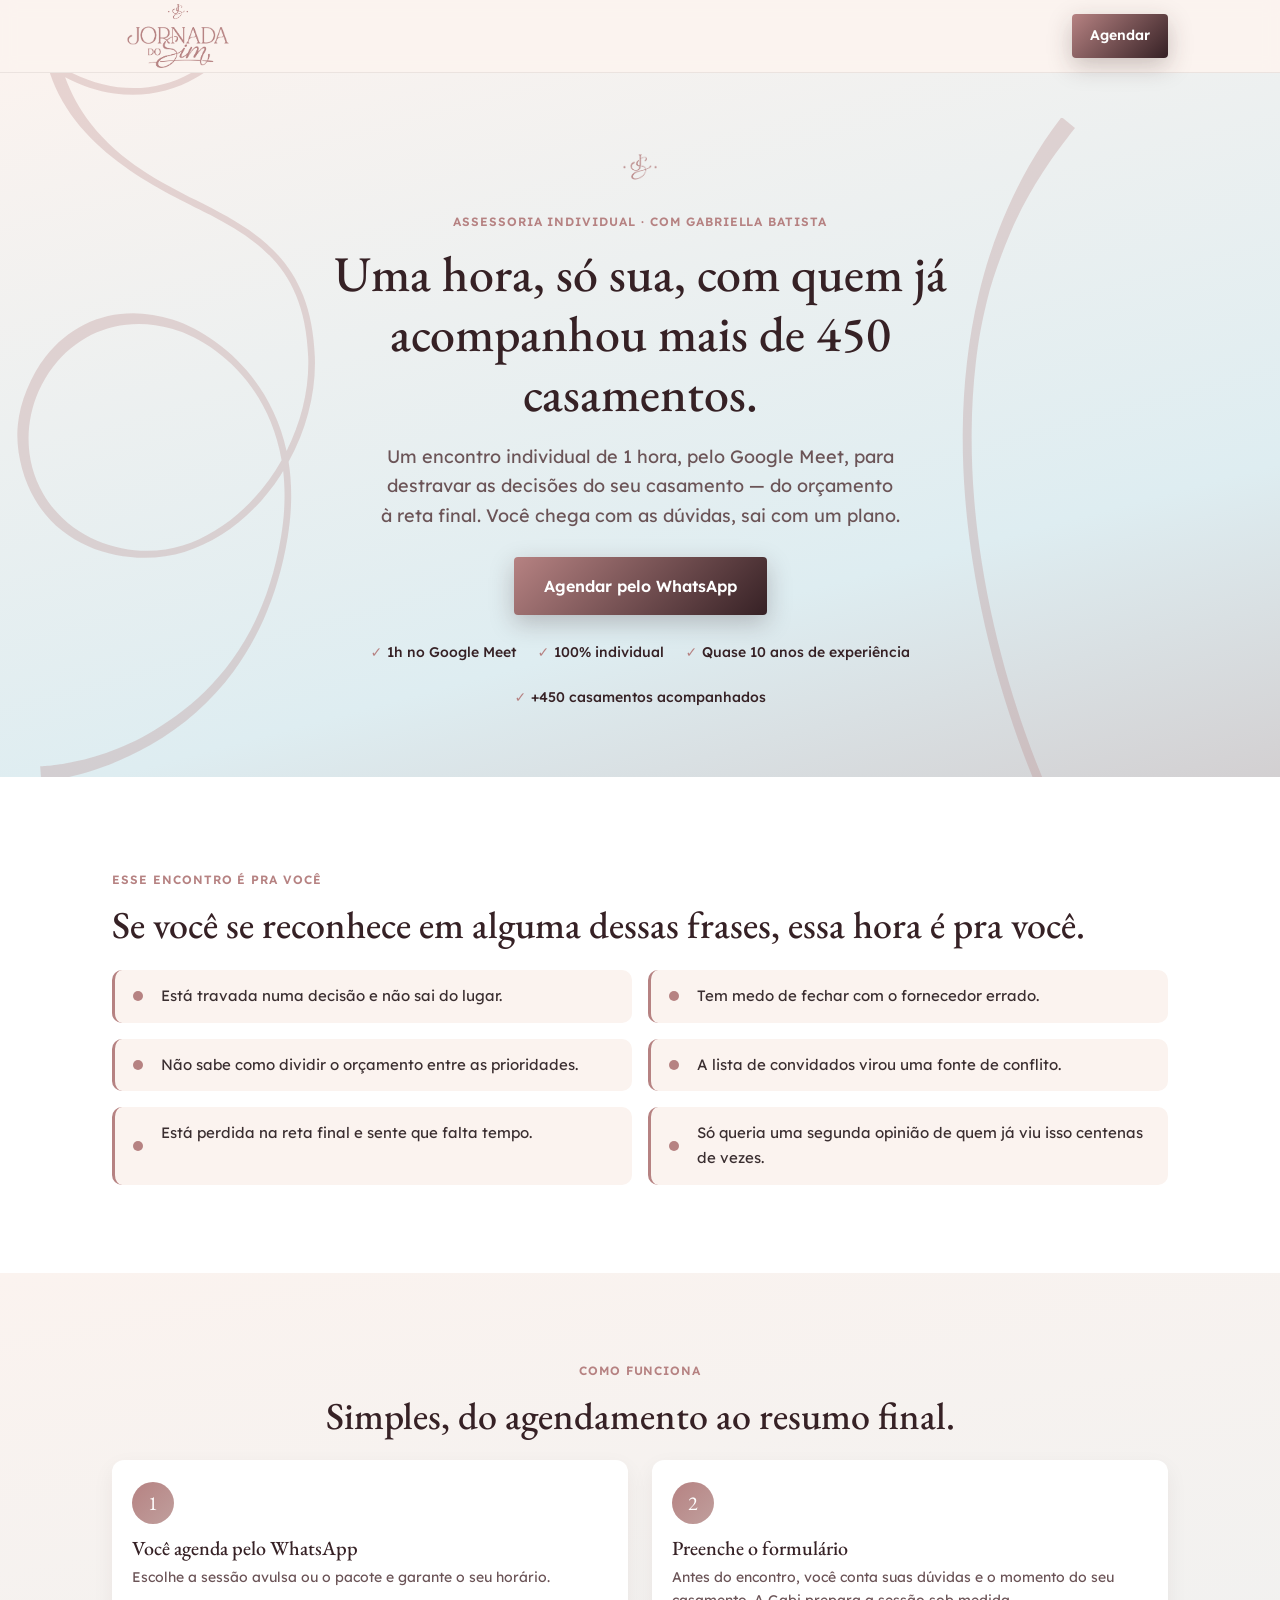
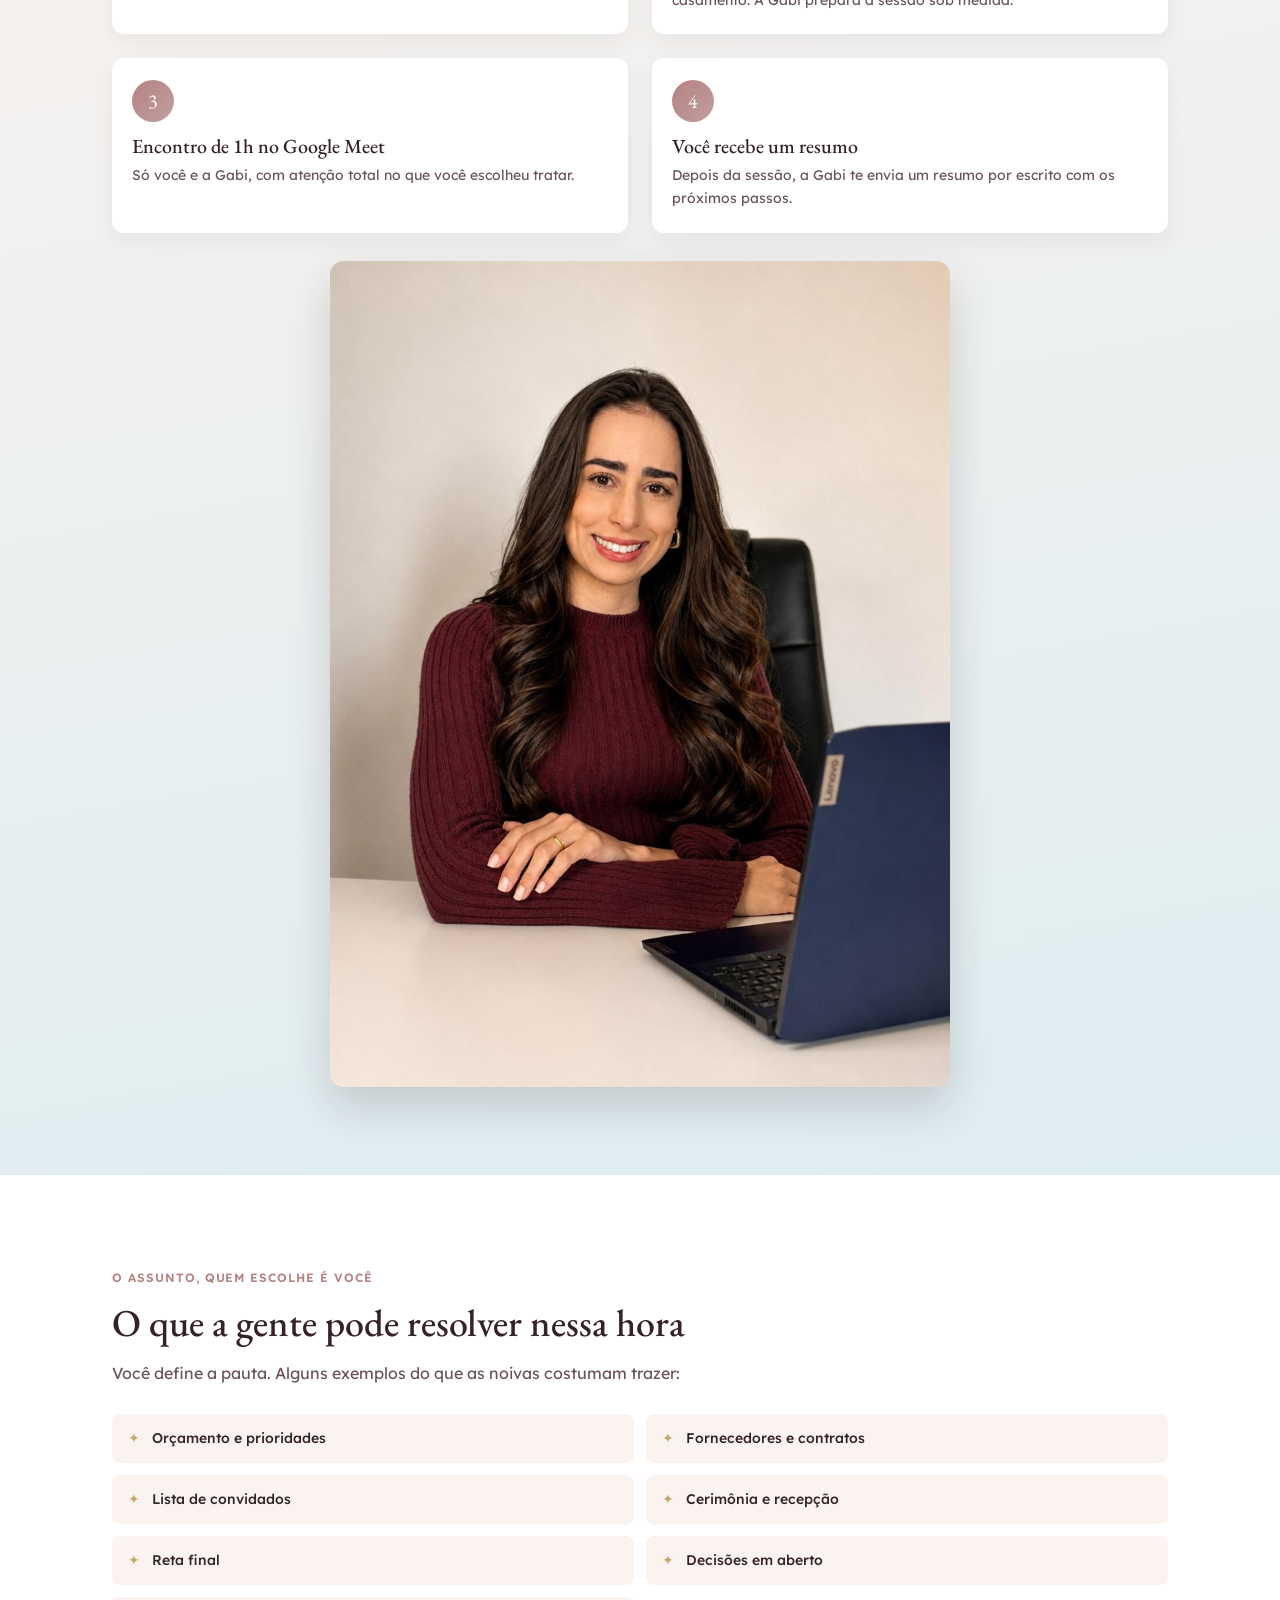
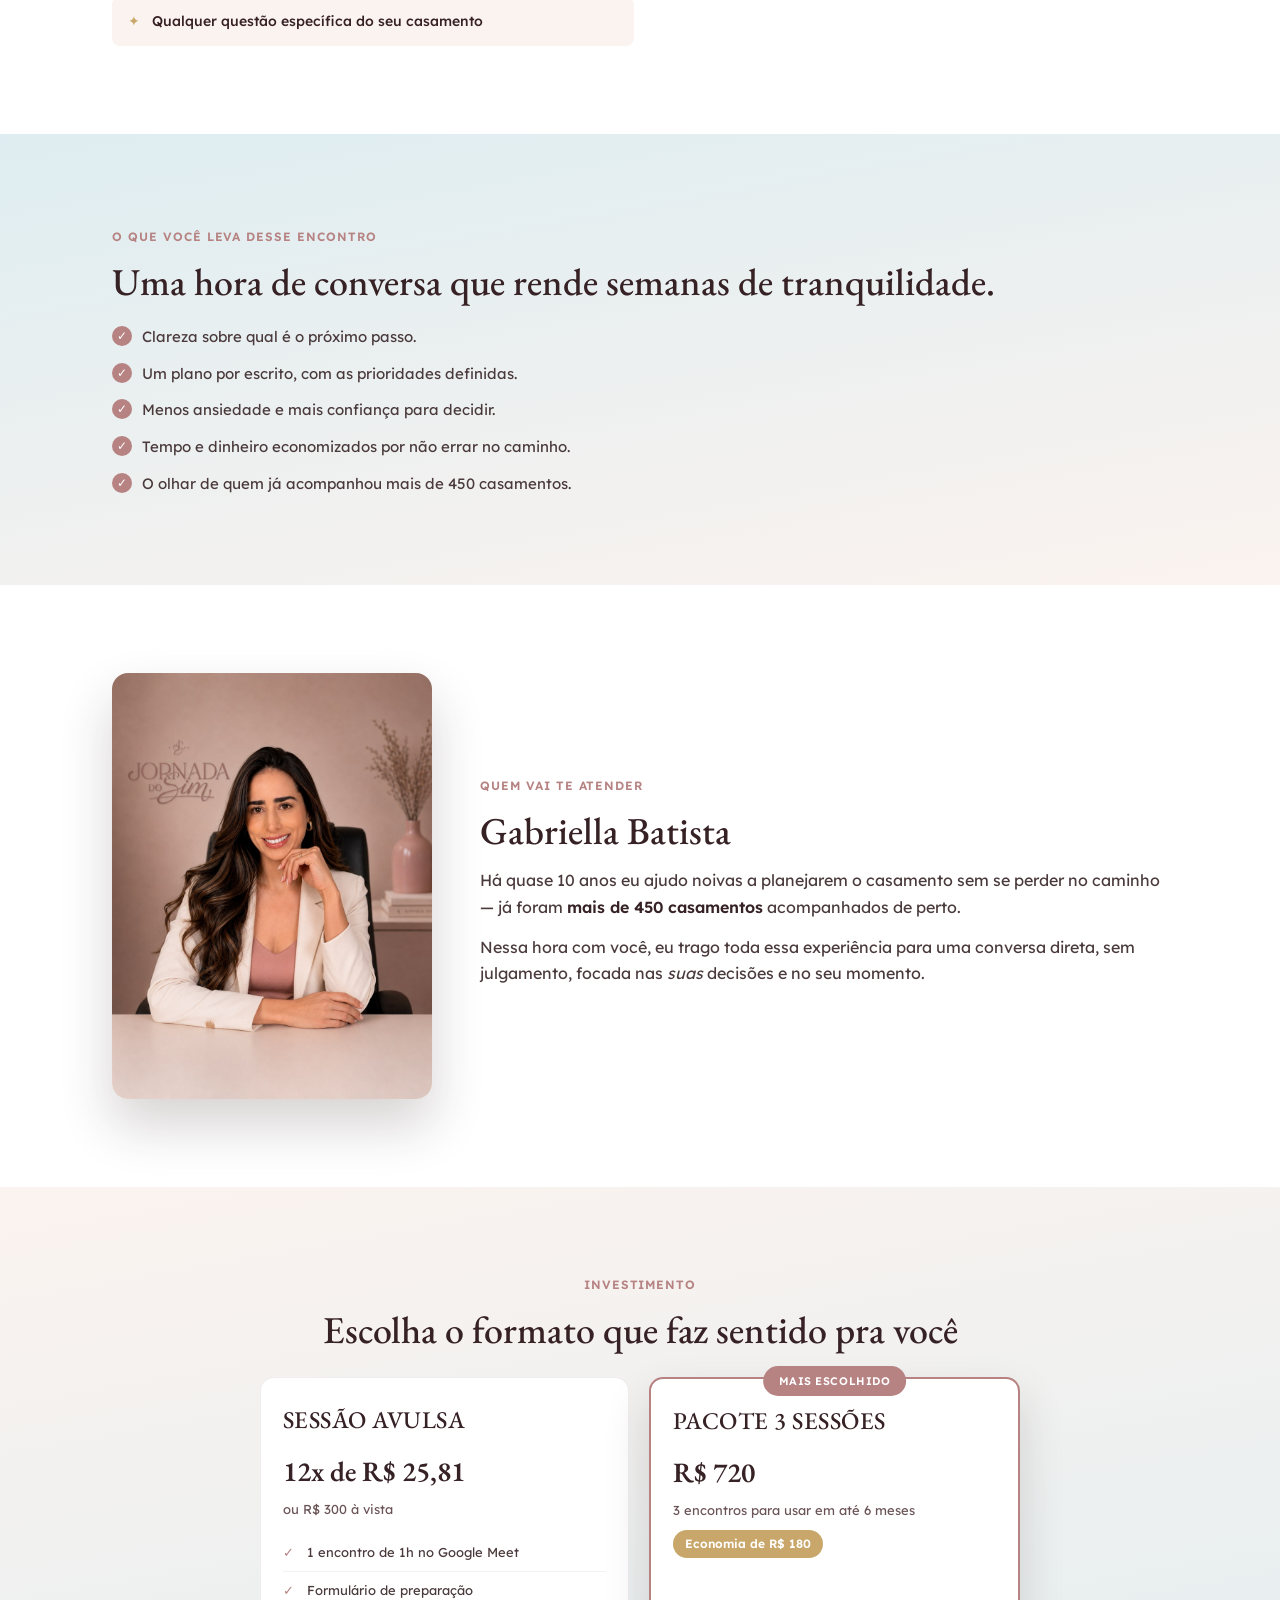
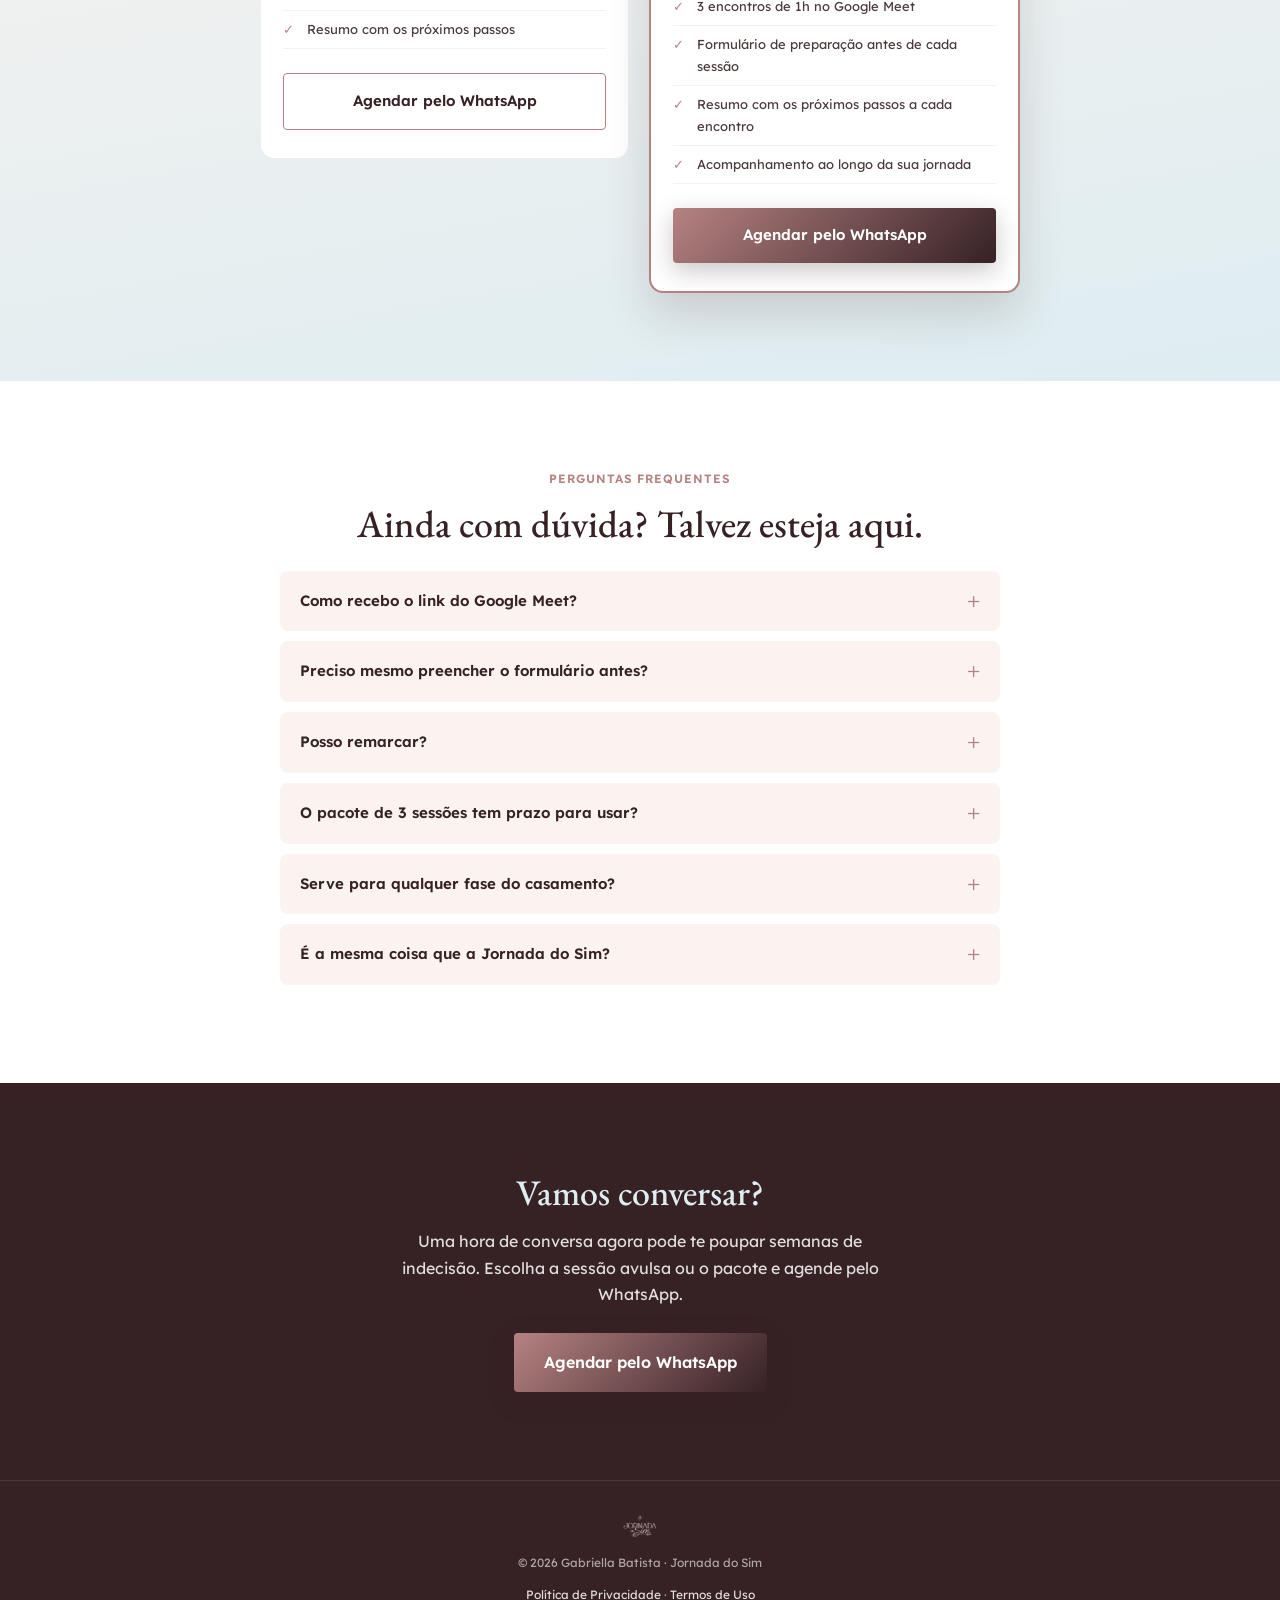
==== assessoria.html @ 2285d348 "Adiciona pagina de vendas da assessoria individual Nova pagina assessoria.html (+ css/assessoria.css" ====
<!DOCTYPE html>
<html lang="pt-BR">
<head>
<meta charset="UTF-8">
<meta name="viewport" content="width=device-width, initial-scale=1.0">
<title>Assessoria Individual com Gabriella Batista — uma hora só sua para o seu casamento</title>
<meta name="description" content="Um encontro individual de 1 hora, no Google Meet, para destravar as decisões do seu casamento: orçamento, fornecedores, convidados, reta final. Você chega com as dúvidas, sai com um plano.">

<!-- Aparência do link quando compartilhado (WhatsApp, Instagram, etc.) -->
<meta property="og:title" content="Assessoria Individual com Gabriella Batista">
<meta property="og:description" content="Uma hora, só sua, com quem já acompanhou mais de 450 casamentos.">
<meta property="og:image" content="assets/img/gabi-quem-sou-eu.jpg">
<meta property="og:type" content="website">

<link rel="icon" href="assets/img/monograma-rosa.png">

<!-- Fontes: EB Garamond nos títulos, Lexend no corpo -->
<link rel="preconnect" href="https://fonts.googleapis.com">
<link rel="preconnect" href="https://fonts.gstatic.com" crossorigin>
<link href="https://fonts.googleapis.com/css2?family=EB+Garamond:ital,wght@0,400;0,500;0,600;1,500&family=Lexend:wght@300;400;500;600;700&display=swap" rel="stylesheet">

<link rel="stylesheet" href="css/assessoria.css">
</head>
<body>

<!-- ======================= CABEÇALHO ======================= -->
<header class="site-header">
  <div class="container header-inner">
    <img src="assets/img/logo-rosa.png" alt="Jornada do Sim" class="header-logo">
    <a href="#" class="btn btn-primary btn-small js-whatsapp">Agendar</a>
  </div>
</header>

<main>

  <!-- ======================= HERO ======================= -->
  <section class="hero">
    <img src="assets/img/faixa-2-rosa.svg" alt="" class="hero-faixa hero-faixa-1" aria-hidden="true">
    <img src="assets/img/faixa-1-rosa.svg" alt="" class="hero-faixa hero-faixa-2" aria-hidden="true">
    <div class="container hero-inner">
      <img src="assets/img/monograma-rosa.png" alt="" class="hero-monograma" aria-hidden="true">
      <span class="eyebrow">Assessoria individual · com Gabriella Batista</span>
      <h1>Uma hora, só sua, com quem já acompanhou mais de 450 casamentos.</h1>
      <p class="hero-sub">
        Um encontro individual de 1 hora, pelo Google Meet, para destravar as decisões
        do seu casamento — do orçamento à reta final. Você chega com as dúvidas, sai com um plano.
      </p>
      <a href="#" class="btn btn-primary btn-large js-whatsapp">Agendar pelo WhatsApp</a>
      <ul class="hero-trust">
        <li>1h no Google Meet</li>
        <li>100% individual</li>
        <li>Quase 10 anos de experiência</li>
        <li>+450 casamentos acompanhados</li>
      </ul>
    </div>
  </section>

  <!-- ======================= É PRA VOCÊ SE... ======================= -->
  <section class="para-voce">
    <div class="container">
      <span class="eyebrow">Esse encontro é pra você</span>
      <h2 class="section-title">Se você se reconhece em alguma dessas frases, essa hora é pra você.</h2>
      <ul class="dor-list">
        <li>Está travada numa decisão e não sai do lugar.</li>
        <li>Tem medo de fechar com o fornecedor errado.</li>
        <li>Não sabe como dividir o orçamento entre as prioridades.</li>
        <li>A lista de convidados virou uma fonte de conflito.</li>
        <li>Está perdida na reta final e sente que falta tempo.</li>
        <li>Só queria uma segunda opinião de quem já viu isso centenas de vezes.</li>
      </ul>
    </div>
  </section>

  <!-- ======================= COMO FUNCIONA ======================= -->
  <section class="como-funciona">
    <div class="container">
      <span class="eyebrow center">Como funciona</span>
      <h2 class="section-title center">Simples, do agendamento ao resumo final.</h2>
      <ol class="passos">
        <li class="passo">
          <span class="passo-num">1</span>
          <h3>Você agenda pelo WhatsApp</h3>
          <p>Escolhe a sessão avulsa ou o pacote e garante o seu horário.</p>
        </li>
        <li class="passo">
          <span class="passo-num">2</span>
          <h3>Preenche o formulário</h3>
          <p>Antes do encontro, você conta suas dúvidas e o momento do seu casamento. A Gabi prepara a sessão sob medida.</p>
        </li>
        <li class="passo">
          <span class="passo-num">3</span>
          <h3>Encontro de 1h no Google Meet</h3>
          <p>Só você e a Gabi, com atenção total no que você escolheu tratar.</p>
        </li>
        <li class="passo">
          <span class="passo-num">4</span>
          <h3>Você recebe um resumo</h3>
          <p>Depois da sessão, a Gabi te envia um resumo por escrito com os próximos passos.</p>
        </li>
      </ol>
      <div class="como-funciona-foto">
        <img src="assets/img/gabi-nova.jpg" alt="Gabriella Batista em atendimento online">
      </div>
    </div>
  </section>

  <!-- ======================= TEMAS ======================= -->
  <section class="temas">
    <div class="container">
      <span class="eyebrow">O assunto, quem escolhe é você</span>
      <h2 class="section-title">O que a gente pode resolver nessa hora</h2>
      <p class="section-sub">Você define a pauta. Alguns exemplos do que as noivas costumam trazer:</p>
      <ul class="temas-grid">
        <li>Orçamento e prioridades</li>
        <li>Fornecedores e contratos</li>
        <li>Lista de convidados</li>
        <li>Cerimônia e recepção</li>
        <li>Reta final</li>
        <li>Decisões em aberto</li>
        <li>Qualquer questão específica do seu casamento</li>
      </ul>
    </div>
  </section>

  <!-- ======================= O QUE VOCÊ LEVA ======================= -->
  <section class="beneficios">
    <div class="container">
      <span class="eyebrow">O que você leva desse encontro</span>
      <h2 class="section-title">Uma hora de conversa que rende semanas de tranquilidade.</h2>
      <ul class="beneficios-list">
        <li>Clareza sobre qual é o próximo passo.</li>
        <li>Um plano por escrito, com as prioridades definidas.</li>
        <li>Menos ansiedade e mais confiança para decidir.</li>
        <li>Tempo e dinheiro economizados por não errar no caminho.</li>
        <li>O olhar de quem já acompanhou mais de 450 casamentos.</li>
      </ul>
    </div>
  </section>

  <!-- ======================= QUEM É A GABI ======================= -->
  <section class="quem-sou">
    <div class="container quem-sou-grid">
      <div class="quem-sou-foto">
        <img src="assets/img/gabi-quem-sou-eu.jpg" alt="Gabriella Batista">
      </div>
      <div class="quem-sou-copy">
        <span class="eyebrow">Quem vai te atender</span>
        <h2 class="section-title">Gabriella Batista</h2>
        <p>
          Há quase 10 anos eu ajudo noivas a planejarem o casamento sem se perder no caminho —
          já foram <strong>mais de 450 casamentos</strong> acompanhados de perto.
        </p>
        <p>
          Nessa hora com você, eu trago toda essa experiência para uma conversa direta,
          sem julgamento, focada nas <em>suas</em> decisões e no seu momento.
        </p>
      </div>
    </div>
  </section>

  <!-- ======================= INVESTIMENTO ======================= -->
  <section class="planos" id="planos">
    <div class="container">
      <span class="eyebrow center">Investimento</span>
      <h2 class="section-title center">Escolha o formato que faz sentido pra você</h2>
      <div class="planos-grid">

        <div class="plano-card">
          <h3 class="plano-nome">Sessão avulsa</h3>
          <div class="plano-preco">
            <span class="plano-parcela">12x de R$&nbsp;25,81</span>
            <span class="plano-avista">ou R$&nbsp;300 à vista</span>
          </div>
          <ul class="plano-itens">
            <li>1 encontro de 1h no Google Meet</li>
            <li>Formulário de preparação</li>
            <li>Resumo com os próximos passos</li>
          </ul>
          <a href="#" class="btn btn-outline btn-full js-whatsapp" data-plano="sessão avulsa">Agendar pelo WhatsApp</a>
        </div>

        <div class="plano-card plano-card-destaque">
          <span class="plano-selo">Mais escolhido</span>
          <h3 class="plano-nome">Pacote 3 sessões</h3>
          <div class="plano-preco">
            <span class="plano-parcela">R$&nbsp;720</span>
            <span class="plano-avista">3 encontros para usar em até 6 meses</span>
          </div>
          <span class="plano-economia">Economia de R$&nbsp;180</span>
          <ul class="plano-itens">
            <li>3 encontros de 1h no Google Meet</li>
            <li>Formulário de preparação antes de cada sessão</li>
            <li>Resumo com os próximos passos a cada encontro</li>
            <li>Acompanhamento ao longo da sua jornada</li>
          </ul>
          <a href="#" class="btn btn-primary btn-full js-whatsapp" data-plano="pacote de 3 sessões">Agendar pelo WhatsApp</a>
        </div>

      </div>
    </div>
  </section>

  <!-- ======================= FAQ ======================= -->
  <section class="faq">
    <div class="container">
      <span class="eyebrow center">Perguntas frequentes</span>
      <h2 class="section-title center">Ainda com dúvida? Talvez esteja aqui.</h2>
      <div class="faq-list">
        <details class="faq-item">
          <summary>Como recebo o link do Google Meet?</summary>
          <p>Depois de agendar e escolher o horário, a Gabi envia o link do Meet pelo WhatsApp e por e-mail.</p>
        </details>
        <details class="faq-item">
          <summary>Preciso mesmo preencher o formulário antes?</summary>
          <p>Sim. É ele que permite a Gabi preparar o encontro sob medida para o seu caso — sem ele, a sessão rende bem menos.</p>
        </details>
        <details class="faq-item">
          <summary>Posso remarcar?</summary>
          <p>Pode, avisando com pelo menos 24 horas de antecedência pelo WhatsApp.</p>
        </details>
        <details class="faq-item">
          <summary>O pacote de 3 sessões tem prazo para usar?</summary>
          <p>Sim, as 3 sessões valem por 6 meses a partir da primeira.</p>
        </details>
        <details class="faq-item">
          <summary>Serve para qualquer fase do casamento?</summary>
          <p>Sim, do "acabei de noivar e não sei por onde começar" até a reta final, na semana do casamento.</p>
        </details>
        <details class="faq-item">
          <summary>É a mesma coisa que a Jornada do Sim?</summary>
          <p>Não. A Jornada do Sim é o app que te guia sozinha, no seu ritmo. Aqui é um atendimento individual e ao vivo, com a Gabi olhando para o seu caso específico.</p>
        </details>
      </div>
    </div>
  </section>

  <!-- ======================= CHAMADA FINAL ======================= -->
  <section class="final-cta">
    <div class="container">
      <h2>Vamos conversar?</h2>
      <p>Uma hora de conversa agora pode te poupar semanas de indecisão. Escolha a sessão avulsa ou o pacote e agende pelo WhatsApp.</p>
      <a href="#" class="btn btn-primary btn-large js-whatsapp">Agendar pelo WhatsApp</a>
    </div>
  </section>

</main>

<!-- ======================= RODAPÉ ======================= -->
<footer class="site-footer">
  <div class="container footer-inner">
    <img src="assets/img/logo-branco.png" alt="Jornada do Sim" class="footer-logo">
    <p>© 2026 Gabriella Batista · Jornada do Sim</p>
    <p>
      <a href="privacidade.html">Política de Privacidade</a> ·
      <a href="termos.html">Termos de Uso</a>
    </p>
  </div>
</footer>

<script src="js/assessoria.js"></script>
</body>
</html>
---- css/assessoria.css ----
/* ==========================================================================
   ASSESSORIA INDIVIDUAL — Gabriella Batista
   Página desenhada PRIMEIRO para o celular (mobile-first).
   As regras dentro de "@media (min-width: 760px)" só valem em telas grandes.
   ========================================================================== */

:root {
  /* Cores do brand guide da Jornada do Sim */
  --ameixa: #362125;
  --romance: #B68282;
  --romance-light: #C09F9D;
  --clareza: #DEEDF1;
  --paz: #FBF3EF;          /* fundo creme */
  --dourado: #C9A76A;
  --branco: #FFFFFF;
  --texto: #3A2E30;
  --texto-suave: #6b5457;

  /* Fontes pedidas: EB Garamond nos títulos, Lexend no corpo
     (o Cormorant Garamond foi trocado por causa do bug de acento no "ê") */
  --font-titulo: 'EB Garamond', Georgia, serif;
  --font-corpo: 'Lexend', system-ui, sans-serif;

  --largura-max: 1100px;
}

* { box-sizing: border-box; margin: 0; padding: 0; }

html { scroll-behavior: smooth; }

body {
  font-family: var(--font-corpo);
  color: var(--texto);
  background: var(--paz);
  line-height: 1.65;
  -webkit-font-smoothing: antialiased;
  overflow-x: hidden;
}

img { max-width: 100%; display: block; }

.container {
  max-width: var(--largura-max);
  margin: 0 auto;
  padding: 0 22px;
}

/* Espaçamento vertical entre seções (menor no celular, maior no desktop) */
section { padding: 56px 0; }

h1, h2, h3 {
  font-family: var(--font-titulo);
  color: var(--ameixa);
  font-weight: 500;
  line-height: 1.2;
}

em { font-style: italic; }
strong { font-weight: 600; color: var(--ameixa); }

.section-title {
  font-size: clamp(25px, 6vw, 38px);
  margin-bottom: 14px;
}

.section-sub {
  color: var(--texto-suave);
  margin-bottom: 28px;
  max-width: 620px;
}

.eyebrow {
  display: inline-block;
  font-family: var(--font-corpo);
  font-size: 12px;
  font-weight: 600;
  letter-spacing: 0.08em;
  text-transform: uppercase;
  color: var(--romance);
  margin-bottom: 12px;
}

.center { text-align: center; margin-left: auto; margin-right: auto; }
.como-funciona .center,
.planos .center,
.faq .center { display: block; }

/* --------------------------- Botões --------------------------- */
.btn {
  display: inline-block;
  font-family: var(--font-corpo);
  font-weight: 600;
  text-decoration: none;
  border-radius: 4px;
  transition: transform 0.15s ease, box-shadow 0.15s ease, background 0.15s ease;
  cursor: pointer;
  border: none;
  text-align: center;
}

.btn-primary {
  background: linear-gradient(135deg, var(--romance), var(--ameixa));
  color: var(--branco);
  box-shadow: 0 8px 24px rgba(54, 33, 37, 0.25);
}
.btn-primary:hover { transform: translateY(-2px); box-shadow: 0 12px 28px rgba(54, 33, 37, 0.3); }

.btn-outline {
  background: transparent;
  color: var(--ameixa);
  border: 1.5px solid var(--romance);
}
.btn-outline:hover { background: var(--romance); color: var(--branco); }

.btn-small  { padding: 10px 18px; font-size: 14px; }
.btn-large  { padding: 16px 30px; font-size: 16px; }
.btn-full   { display: block; width: 100%; padding: 15px; font-size: 15px; }

/* --------------------------- Cabeçalho --------------------------- */
.site-header {
  position: sticky; top: 0; z-index: 50;
  background: rgba(251, 243, 239, 0.92);
  backdrop-filter: blur(8px);
  border-bottom: 1px solid rgba(54, 33, 37, 0.08);
}
.header-inner {
  display: flex; align-items: center; justify-content: space-between;
  padding: 6px 22px;
}
.header-logo { height: 68px; width: auto; margin: -10px 0; }

/* --------------------------- Hero --------------------------- */
.hero {
  position: relative;
  padding: 44px 0 52px;
  background: linear-gradient(165deg, var(--paz) 0%, var(--clareza) 70%, var(--romance-light) 150%);
  overflow: hidden;
  text-align: center;
}
.hero-faixa { position: absolute; opacity: 0.28; z-index: 1; pointer-events: none; }
.hero-faixa-1 { top: -3%; right: -12%; width: 60%; }
.hero-faixa-2 { bottom: -6%; left: -14%; width: 58%; }
.hero-inner { position: relative; z-index: 2; max-width: 720px; }
.hero-monograma { width: 52px; margin: 0 auto 18px; opacity: 0.9; }
.hero h1 { font-size: clamp(28px, 8vw, 50px); margin-bottom: 18px; }
.hero-sub { font-size: 16px; color: var(--texto-suave); margin: 0 auto 26px; max-width: 520px; }
.hero-trust {
  list-style: none;
  display: flex; flex-wrap: wrap; justify-content: center;
  gap: 10px 18px;
  margin-top: 26px;
  font-size: 13px; color: var(--ameixa); font-weight: 500;
}
.hero-trust li { position: relative; padding-left: 16px; }
.hero-trust li::before { content: '✓'; position: absolute; left: 0; color: var(--romance); font-weight: 700; }

/* --------------------------- É pra você se... --------------------------- */
.para-voce { background: var(--branco); }
.dor-list { list-style: none; margin-top: 22px; display: flex; flex-direction: column; gap: 14px; }
.dor-list li {
  position: relative;
  padding: 14px 16px 14px 46px;
  background: var(--paz);
  border-radius: 10px;
  border-left: 3px solid var(--romance);
  font-size: 15px;
}
.dor-list li::before {
  content: '';
  position: absolute; left: 18px; top: 50%; transform: translateY(-50%);
  width: 10px; height: 10px; border-radius: 50%;
  background: var(--romance);
}

/* --------------------------- Como funciona --------------------------- */
.como-funciona { background: linear-gradient(170deg, var(--paz), var(--clareza)); }
.passos { list-style: none; margin: 22px 0 0; display: flex; flex-direction: column; gap: 22px; }
.passo {
  background: var(--branco);
  border-radius: 12px;
  padding: 22px 20px;
  box-shadow: 0 8px 22px rgba(54, 33, 37, 0.06);
}
.passo-num {
  display: inline-flex; align-items: center; justify-content: center;
  width: 42px; height: 42px; border-radius: 50%;
  background: linear-gradient(135deg, var(--romance), var(--romance-light));
  color: var(--branco); font-family: var(--font-titulo); font-size: 20px;
  margin-bottom: 12px;
}
.passo h3 { font-size: 20px; margin-bottom: 6px; }
.passo p { color: var(--texto-suave); font-size: 14px; }
.como-funciona-foto {
  margin-top: 28px;
  border-radius: 14px;
  overflow: hidden;
  box-shadow: 0 20px 44px rgba(54, 33, 37, 0.18);
}
.como-funciona-foto img { width: 100%; }

/* --------------------------- Temas --------------------------- */
.temas { background: var(--branco); }
.temas-grid {
  list-style: none;
  display: grid; grid-template-columns: 1fr; gap: 10px;
  margin-top: 4px;
}
.temas-grid li {
  padding: 13px 16px 13px 40px;
  position: relative;
  background: var(--paz);
  border-radius: 8px;
  font-size: 14px;
  font-weight: 500;
  color: var(--ameixa);
}
.temas-grid li::before {
  content: '✦';
  position: absolute; left: 16px;
  color: var(--dourado);
}

/* --------------------------- Benefícios --------------------------- */
.beneficios { background: linear-gradient(170deg, var(--clareza), var(--paz)); }
.beneficios-list { list-style: none; margin-top: 20px; display: flex; flex-direction: column; gap: 12px; }
.beneficios-list li {
  position: relative; padding-left: 30px; font-size: 15px; color: #4a3a3c;
}
.beneficios-list li::before {
  content: '✓';
  position: absolute; left: 0; top: 1px;
  width: 20px; height: 20px; border-radius: 50%;
  background: var(--romance); color: var(--branco);
  font-size: 12px; font-weight: 700;
  display: flex; align-items: center; justify-content: center;
}

/* --------------------------- Quem é a Gabi --------------------------- */
.quem-sou { background: var(--branco); }
.quem-sou-grid { display: flex; flex-direction: column; gap: 26px; }
.quem-sou-foto {
  border-radius: 16px; overflow: hidden;
  box-shadow: 0 26px 52px rgba(54, 33, 37, 0.2);
  max-width: 320px; margin: 0 auto;
}
.quem-sou-copy p { margin-bottom: 14px; color: #4a3a3c; }

/* --------------------------- Investimento --------------------------- */
.planos { background: linear-gradient(170deg, var(--paz), var(--clareza)); }
.planos-grid { display: flex; flex-direction: column; gap: 20px; margin-top: 24px; }
.plano-card {
  position: relative;
  background: var(--branco);
  border-radius: 14px;
  padding: 28px 22px;
  border: 1px solid rgba(54, 33, 37, 0.08);
}
.plano-card-destaque {
  border: 2px solid var(--romance);
  box-shadow: 0 22px 46px rgba(54, 33, 37, 0.16);
}
.plano-selo {
  position: absolute; top: -13px; left: 50%; transform: translateX(-50%);
  background: var(--romance); color: var(--branco);
  font-size: 11px; font-weight: 600; letter-spacing: 0.05em; text-transform: uppercase;
  padding: 6px 16px; border-radius: 20px; white-space: nowrap;
}
.plano-nome {
  font-size: 24px; margin-bottom: 14px;
  text-transform: uppercase; letter-spacing: 0.02em;
}
.plano-preco { margin-bottom: 8px; }
.plano-parcela {
  display: block;
  font-family: var(--font-titulo); font-size: 28px; font-weight: 600; color: var(--ameixa);
}
.plano-avista { display: block; font-size: 13px; color: var(--texto-suave); margin-top: 4px; }
.plano-economia {
  display: inline-block; margin-bottom: 16px;
  background: var(--dourado); color: var(--branco);
  font-size: 12px; font-weight: 600;
  padding: 4px 12px; border-radius: 20px;
}
.plano-itens { list-style: none; margin: 14px 0 24px; }
.plano-itens li {
  font-size: 13px; color: #4a3a3c;
  padding: 8px 0 8px 24px; position: relative;
  border-bottom: 1px solid rgba(54, 33, 37, 0.06);
}
.plano-itens li::before {
  content: '✓'; position: absolute; left: 0;
  color: var(--romance); font-weight: 700;
}

/* --------------------------- FAQ --------------------------- */
.faq { background: var(--branco); }
.faq-list { max-width: 720px; margin: 24px auto 0; }
.faq-item {
  background: var(--paz);
  border-radius: 8px;
  padding: 18px 20px;
  margin-bottom: 10px;
}
.faq-item summary {
  cursor: pointer;
  font-weight: 600; color: var(--ameixa);
  list-style: none;
  font-size: 15px;
  display: flex; justify-content: space-between; gap: 14px;
}
.faq-item summary::-webkit-details-marker { display: none; }
.faq-item summary::after {
  content: '+';
  font-family: var(--font-titulo); font-size: 22px; color: var(--romance);
  line-height: 1;
}
.faq-item[open] summary::after { content: '–'; }
.faq-item p { margin-top: 12px; color: var(--texto-suave); font-size: 14px; }

/* --------------------------- Chamada final --------------------------- */
.final-cta { background: var(--ameixa); color: var(--branco); text-align: center; }
.final-cta h2 { color: var(--clareza); margin-bottom: 14px; font-size: clamp(25px, 6vw, 36px); }
.final-cta p { max-width: 520px; margin: 0 auto 26px; opacity: 0.85; font-size: 15px; }

/* --------------------------- Rodapé --------------------------- */
.site-footer { background: var(--ameixa); padding: 30px 0; border-top: 1px solid rgba(255, 255, 255, 0.1); }
.footer-inner { display: flex; flex-direction: column; align-items: center; gap: 12px; text-align: center; }
.footer-logo { height: 30px; opacity: 0.85; }
.footer-inner p { font-size: 12px; color: rgba(255, 255, 255, 0.6); }
.footer-inner a { color: rgba(255, 255, 255, 0.85); text-decoration: none; }
.footer-inner a:hover { text-decoration: underline; }

/* --------------------------- Aparecer ao rolar --------------------------- */
.reveal { opacity: 0; transform: translateY(24px); transition: opacity 0.7s ease, transform 0.7s ease; }
.reveal.in-view { opacity: 1; transform: translateY(0); }


/* ==========================================================================
   TELAS GRANDES (tablet / computador) — a partir de 760px de largura
   ========================================================================== */
@media (min-width: 760px) {
  section { padding: 88px 0; }

  .header-logo { height: 92px; margin: -16px 0; }

  .hero { padding: 72px 0 68px; }
  .hero-faixa-1 { width: 38%; right: -6%; }
  .hero-faixa-2 { width: 36%; left: -8%; }
  .hero-sub { font-size: 18px; }
  .hero-trust { font-size: 14px; gap: 22px; }

  .dor-list {
    display: grid;
    grid-template-columns: 1fr 1fr;
    gap: 16px;
  }

  .passos {
    display: grid;
    grid-template-columns: 1fr 1fr;
    gap: 24px;
  }
  .como-funciona-foto { max-width: 620px; margin-left: auto; margin-right: auto; }

  .temas-grid { grid-template-columns: 1fr 1fr; gap: 12px; }

  .beneficios-list { max-width: 640px; }

  .quem-sou-grid {
    flex-direction: row;
    align-items: center;
    gap: 48px;
  }
  .quem-sou-foto { flex: 0 0 340px; margin: 0; }

  .planos-grid {
    flex-direction: row;
    align-items: flex-start;
    max-width: 760px;
    margin-left: auto;
    margin-right: auto;
  }
  .plano-card { flex: 1; }

  .final-cta p { font-size: 16px; }
}
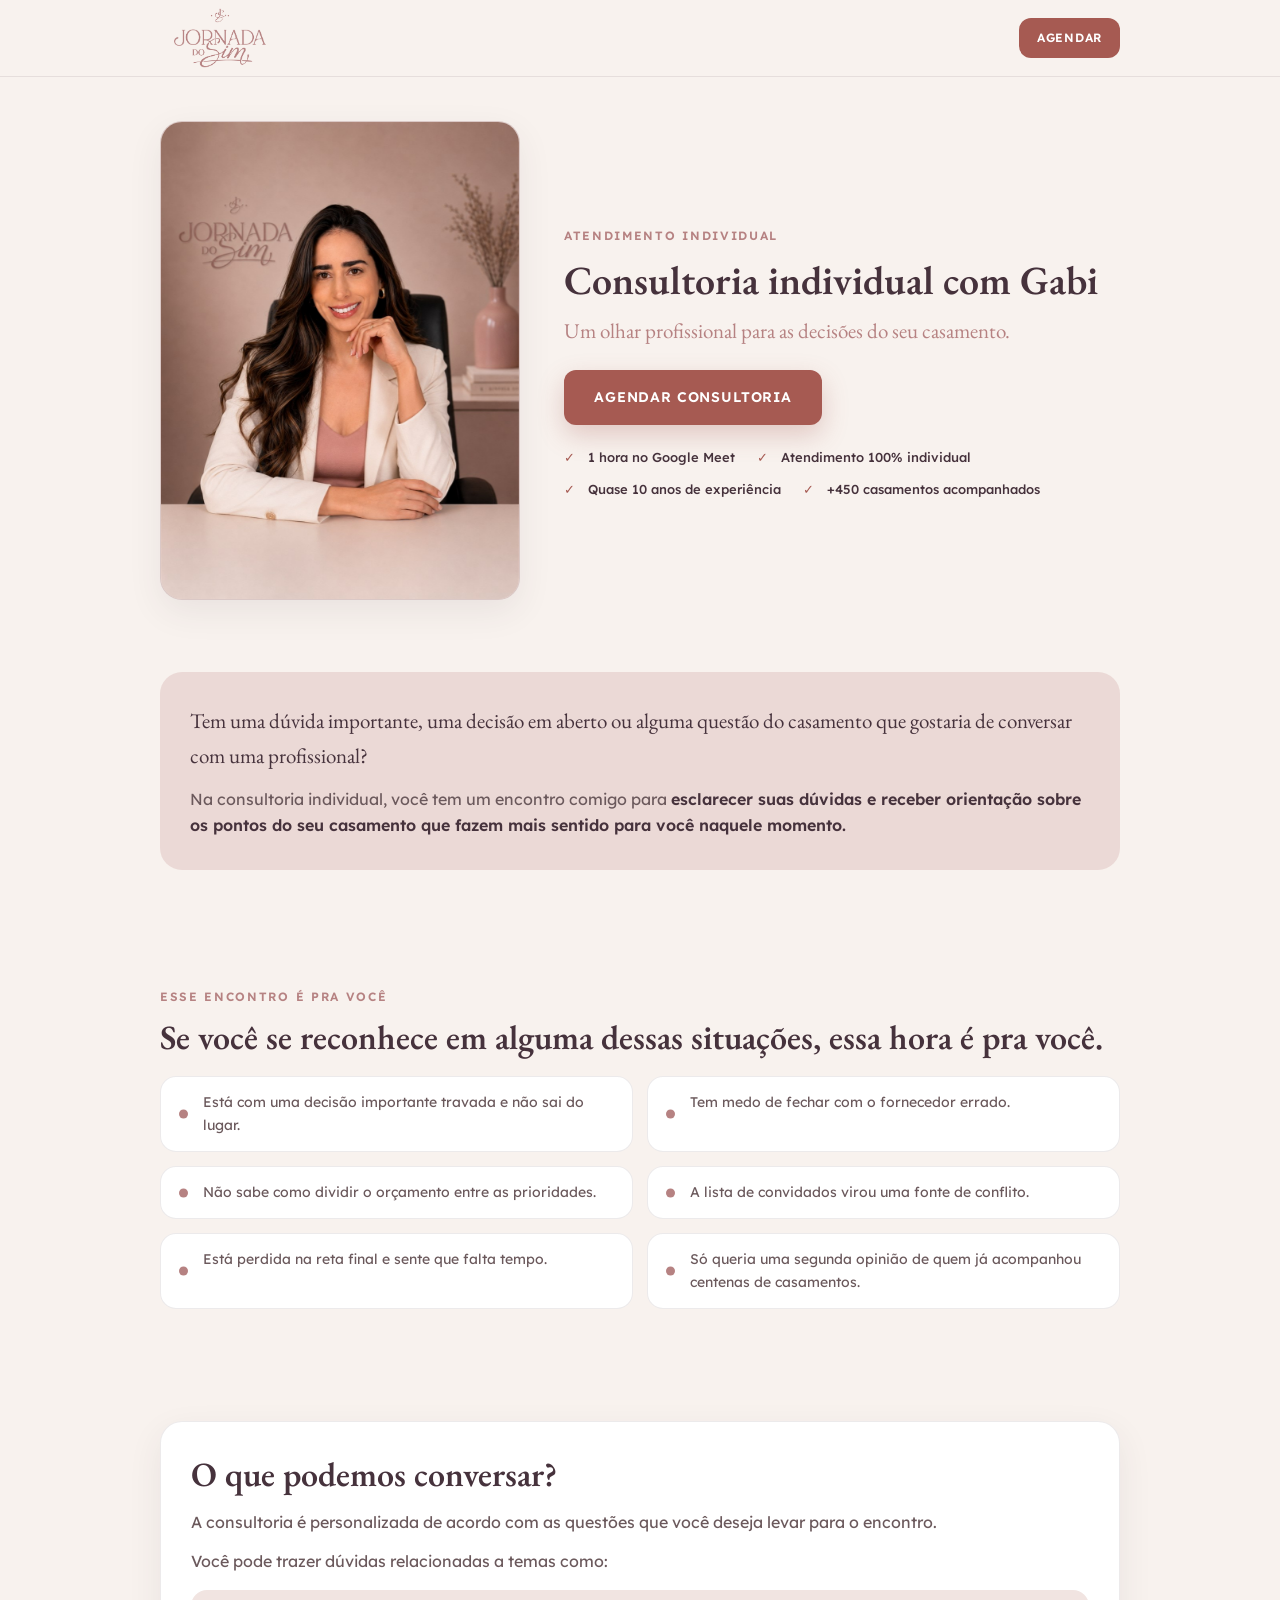
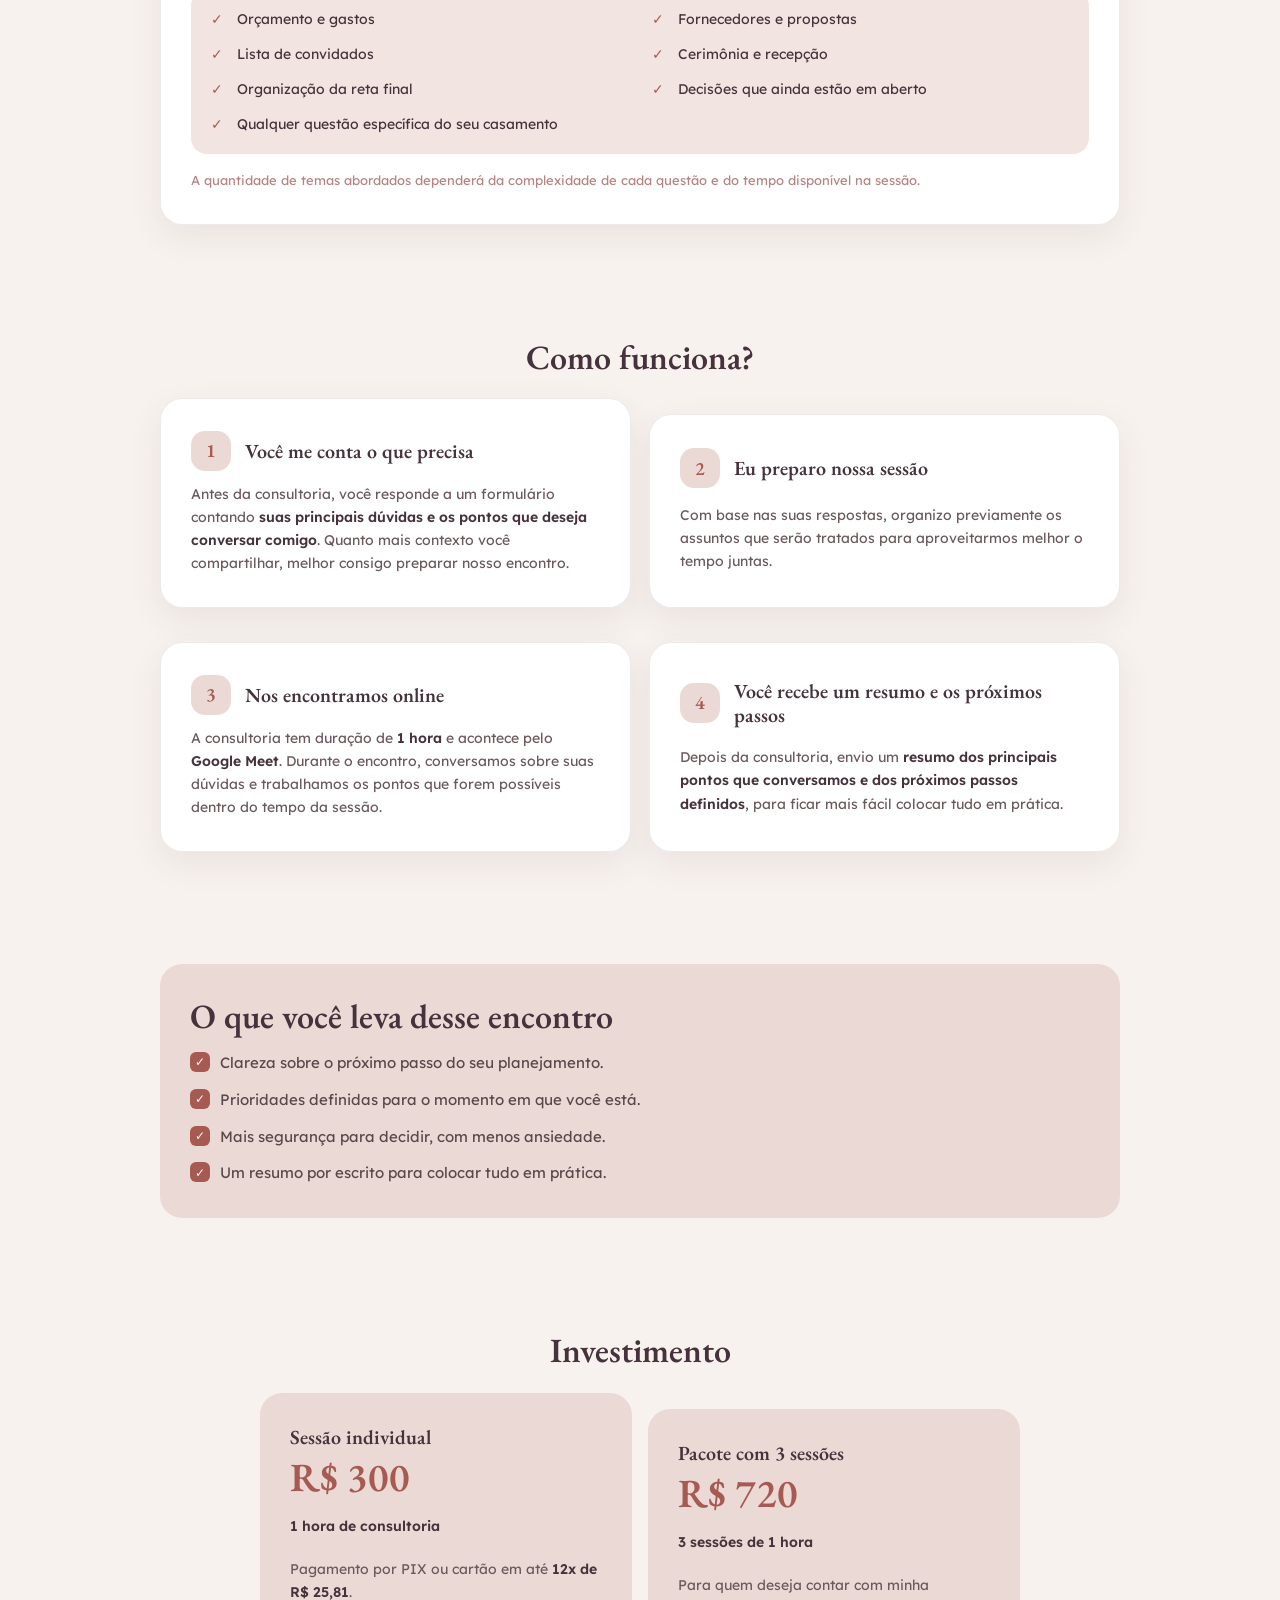
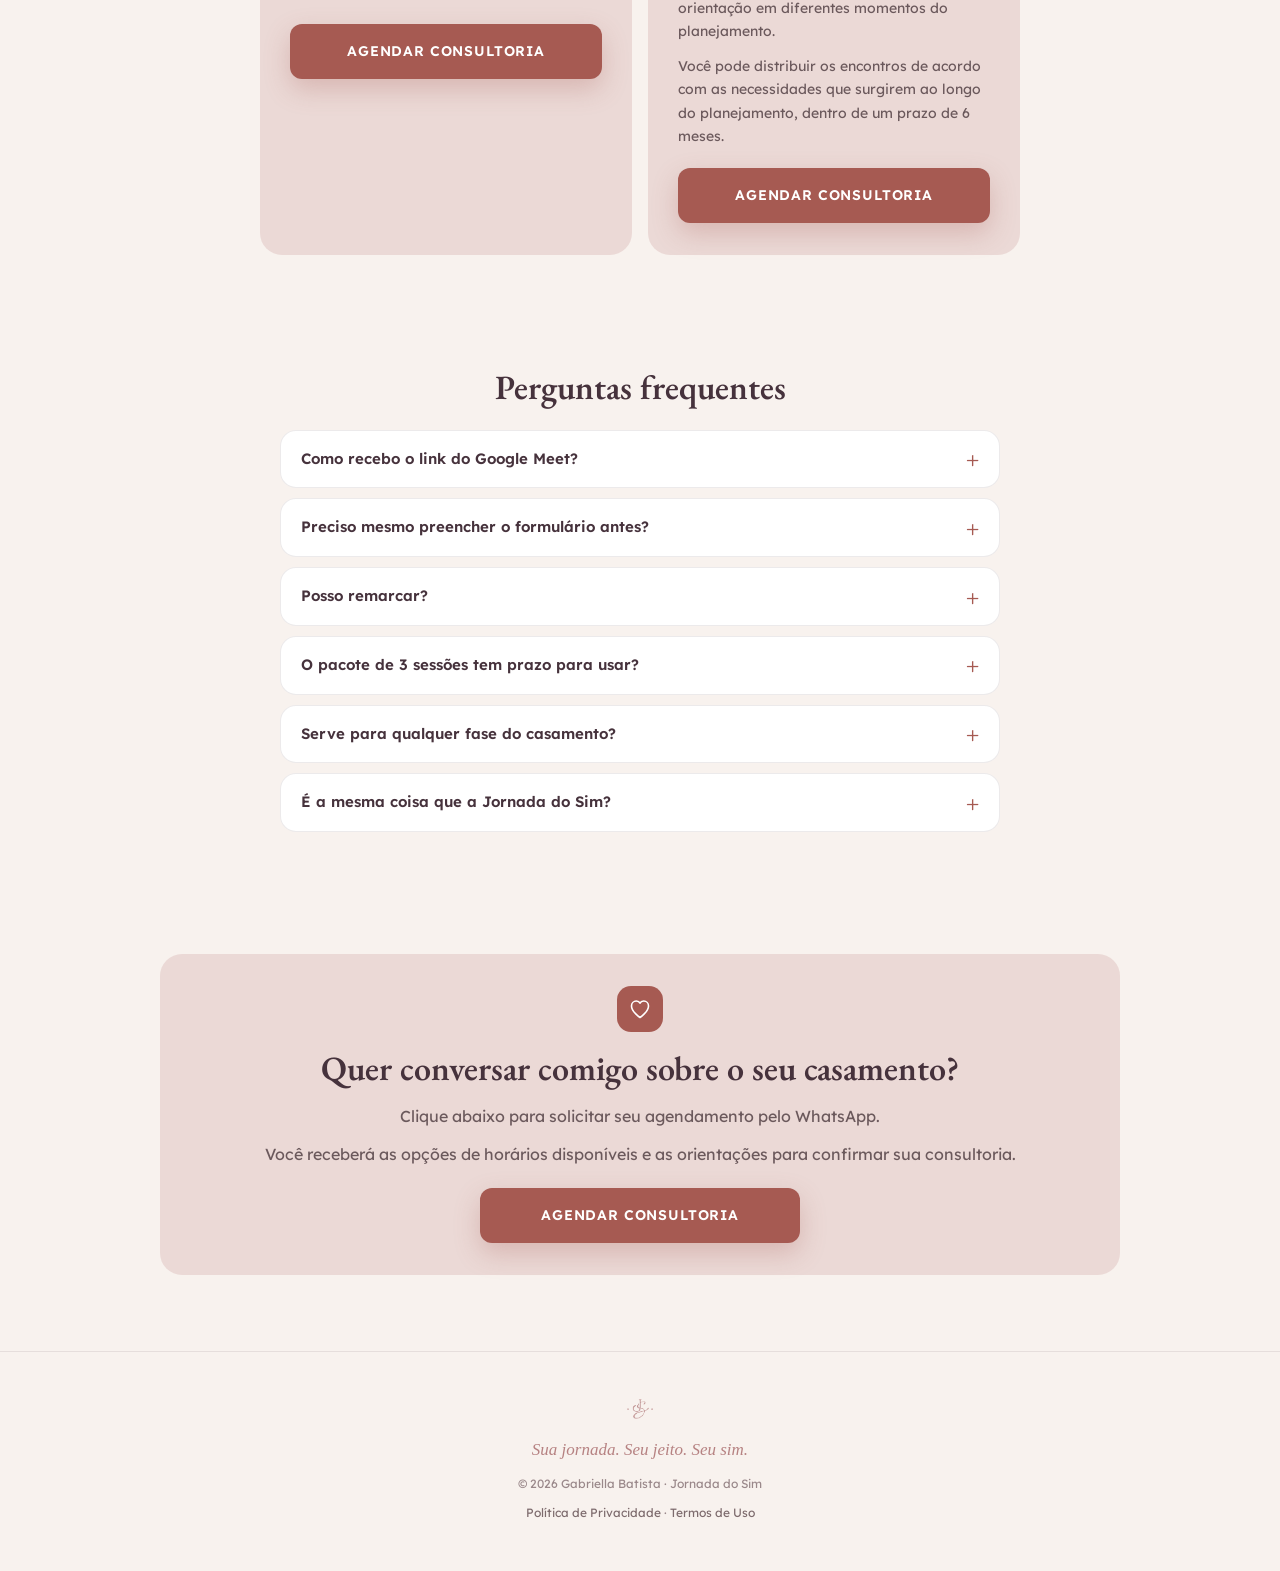
==== commit d3ae8695: "Alinha pagina da consultoria individual com a identidade do App Reconstroi assessoria.html seguindo " ====
--- a/assessoria.html
+++ b/assessoria.html
@@ -3,12 +3,12 @@
 <head>
 <meta charset="UTF-8">
 <meta name="viewport" content="width=device-width, initial-scale=1.0">
-<title>Assessoria Individual com Gabriella Batista — uma hora só sua para o seu casamento</title>
-<meta name="description" content="Um encontro individual de 1 hora, no Google Meet, para destravar as decisões do seu casamento: orçamento, fornecedores, convidados, reta final. Você chega com as dúvidas, sai com um plano.">
+<title>Consultoria individual com Gabi — Jornada do Sim</title>
+<meta name="description" content="Um encontro individual de 1 hora, pelo Google Meet, para esclarecer as suas dúvidas e receber orientação sobre as decisões do seu casamento. Com Gabriella Batista.">
 
 <!-- Aparência do link quando compartilhado (WhatsApp, Instagram, etc.) -->
-<meta property="og:title" content="Assessoria Individual com Gabriella Batista">
-<meta property="og:description" content="Uma hora, só sua, com quem já acompanhou mais de 450 casamentos.">
+<meta property="og:title" content="Consultoria individual com Gabi">
+<meta property="og:description" content="Um olhar profissional para as decisões do seu casamento.">
 <meta property="og:image" content="assets/img/gabi-quem-sou-eu.jpg">
 <meta property="og:type" content="website">
 
@@ -27,7 +27,7 @@
 <header class="site-header">
   <div class="container header-inner">
     <img src="assets/img/logo-rosa.png" alt="Jornada do Sim" class="header-logo">
-    <a href="#" class="btn btn-primary btn-small js-whatsapp">Agendar</a>
+    <a href="#" class="btn btn-cta btn-sm js-whatsapp">Agendar</a>
   </div>
 </header>
 
@@ -35,165 +35,137 @@
 
   <!-- ======================= HERO ======================= -->
   <section class="hero">
-    <img src="assets/img/faixa-2-rosa.svg" alt="" class="hero-faixa hero-faixa-1" aria-hidden="true">
-    <img src="assets/img/faixa-1-rosa.svg" alt="" class="hero-faixa hero-faixa-2" aria-hidden="true">
-    <div class="container hero-inner">
-      <img src="assets/img/monograma-rosa.png" alt="" class="hero-monograma" aria-hidden="true">
-      <span class="eyebrow">Assessoria individual · com Gabriella Batista</span>
-      <h1>Uma hora, só sua, com quem já acompanhou mais de 450 casamentos.</h1>
-      <p class="hero-sub">
-        Um encontro individual de 1 hora, pelo Google Meet, para destravar as decisões
-        do seu casamento — do orçamento à reta final. Você chega com as dúvidas, sai com um plano.
-      </p>
-      <a href="#" class="btn btn-primary btn-large js-whatsapp">Agendar pelo WhatsApp</a>
-      <ul class="hero-trust">
-        <li>1h no Google Meet</li>
-        <li>100% individual</li>
-        <li>Quase 10 anos de experiência</li>
-        <li>+450 casamentos acompanhados</li>
-      </ul>
+    <div class="container hero-grid">
+      <div class="hero-foto reveal">
+        <img src="assets/img/gabi-quem-sou-eu.jpg" alt="Gabriella Batista">
+      </div>
+      <div class="hero-texto reveal">
+        <span class="eyebrow">Atendimento individual</span>
+        <h1>Consultoria individual com Gabi</h1>
+        <p class="hero-sub">Um olhar profissional para as decisões do seu casamento.</p>
+        <a href="#" class="btn btn-cta js-whatsapp">Agendar consultoria</a>
+        <ul class="selos">
+          <li>1 hora no Google Meet</li>
+          <li>Atendimento 100% individual</li>
+          <li>Quase 10 anos de experiência</li>
+          <li>+450 casamentos acompanhados</li>
+        </ul>
+      </div>
+    </div>
+  </section>
+
+  <!-- ======================= INTRO ======================= -->
+  <section class="secao">
+    <div class="container">
+      <div class="card card-rose intro-card reveal">
+        <p>Tem uma dúvida importante, uma decisão em aberto ou alguma questão do casamento que gostaria de conversar com uma profissional?</p>
+        <p>Na consultoria individual, você tem um encontro comigo para <strong>esclarecer suas dúvidas e receber orientação sobre os pontos do seu casamento que fazem mais sentido para você naquele momento.</strong></p>
+      </div>
     </div>
   </section>
 
   <!-- ======================= É PRA VOCÊ SE... ======================= -->
-  <section class="para-voce">
+  <section class="secao">
     <div class="container">
       <span class="eyebrow">Esse encontro é pra você</span>
-      <h2 class="section-title">Se você se reconhece em alguma dessas frases, essa hora é pra você.</h2>
-      <ul class="dor-list">
-        <li>Está travada numa decisão e não sai do lugar.</li>
+      <h2 class="secao-titulo">Se você se reconhece em alguma dessas situações, essa hora é pra você.</h2>
+      <ul class="dor-list reveal">
+        <li>Está com uma decisão importante travada e não sai do lugar.</li>
         <li>Tem medo de fechar com o fornecedor errado.</li>
         <li>Não sabe como dividir o orçamento entre as prioridades.</li>
         <li>A lista de convidados virou uma fonte de conflito.</li>
         <li>Está perdida na reta final e sente que falta tempo.</li>
-        <li>Só queria uma segunda opinião de quem já viu isso centenas de vezes.</li>
+        <li>Só queria uma segunda opinião de quem já acompanhou centenas de casamentos.</li>
       </ul>
     </div>
   </section>
 
+  <!-- ======================= O QUE PODEMOS CONVERSAR ======================= -->
+  <section class="secao">
+    <div class="container">
+      <div class="card card-white reveal">
+        <h2 class="secao-titulo">O que podemos conversar?</h2>
+        <p>A consultoria é personalizada de acordo com as questões que você deseja levar para o encontro.</p>
+        <p>Você pode trazer dúvidas relacionadas a temas como:</p>
+        <ul class="check-box">
+          <li>Orçamento e gastos</li>
+          <li>Fornecedores e propostas</li>
+          <li>Lista de convidados</li>
+          <li>Cerimônia e recepção</li>
+          <li>Organização da reta final</li>
+          <li>Decisões que ainda estão em aberto</li>
+          <li>Qualquer questão específica do seu casamento</li>
+        </ul>
+        <p class="nota">A quantidade de temas abordados dependerá da complexidade de cada questão e do tempo disponível na sessão.</p>
+      </div>
+    </div>
+  </section>
+
   <!-- ======================= COMO FUNCIONA ======================= -->
-  <section class="como-funciona">
-    <div class="container">
-      <span class="eyebrow center">Como funciona</span>
-      <h2 class="section-title center">Simples, do agendamento ao resumo final.</h2>
-      <ol class="passos">
-        <li class="passo">
+  <section class="secao">
+    <div class="container">
+      <h2 class="secao-titulo center">Como funciona?</h2>
+      <ol class="passos reveal">
+        <li class="card card-white passo">
           <span class="passo-num">1</span>
-          <h3>Você agenda pelo WhatsApp</h3>
-          <p>Escolhe a sessão avulsa ou o pacote e garante o seu horário.</p>
-        </li>
-        <li class="passo">
+          <h3>Você me conta o que precisa</h3>
+          <p>Antes da consultoria, você responde a um formulário contando <strong>suas principais dúvidas e os pontos que deseja conversar comigo</strong>. Quanto mais contexto você compartilhar, melhor consigo preparar nosso encontro.</p>
+        </li>
+        <li class="card card-white passo">
           <span class="passo-num">2</span>
-          <h3>Preenche o formulário</h3>
-          <p>Antes do encontro, você conta suas dúvidas e o momento do seu casamento. A Gabi prepara a sessão sob medida.</p>
-        </li>
-        <li class="passo">
+          <h3>Eu preparo nossa sessão</h3>
+          <p>Com base nas suas respostas, organizo previamente os assuntos que serão tratados para aproveitarmos melhor o tempo juntas.</p>
+        </li>
+        <li class="card card-white passo">
           <span class="passo-num">3</span>
-          <h3>Encontro de 1h no Google Meet</h3>
-          <p>Só você e a Gabi, com atenção total no que você escolheu tratar.</p>
-        </li>
-        <li class="passo">
+          <h3>Nos encontramos online</h3>
+          <p>A consultoria tem duração de <strong>1 hora</strong> e acontece pelo <strong>Google Meet</strong>. Durante o encontro, conversamos sobre suas dúvidas e trabalhamos os pontos que forem possíveis dentro do tempo da sessão.</p>
+        </li>
+        <li class="card card-white passo">
           <span class="passo-num">4</span>
-          <h3>Você recebe um resumo</h3>
-          <p>Depois da sessão, a Gabi te envia um resumo por escrito com os próximos passos.</p>
+          <h3>Você recebe um resumo e os próximos passos</h3>
+          <p>Depois da consultoria, envio um <strong>resumo dos principais pontos que conversamos e dos próximos passos definidos</strong>, para ficar mais fácil colocar tudo em prática.</p>
         </li>
       </ol>
-      <div class="como-funciona-foto">
-        <img src="assets/img/gabi-nova.jpg" alt="Gabriella Batista em atendimento online">
-      </div>
-    </div>
-  </section>
-
-  <!-- ======================= TEMAS ======================= -->
-  <section class="temas">
-    <div class="container">
-      <span class="eyebrow">O assunto, quem escolhe é você</span>
-      <h2 class="section-title">O que a gente pode resolver nessa hora</h2>
-      <p class="section-sub">Você define a pauta. Alguns exemplos do que as noivas costumam trazer:</p>
-      <ul class="temas-grid">
-        <li>Orçamento e prioridades</li>
-        <li>Fornecedores e contratos</li>
-        <li>Lista de convidados</li>
-        <li>Cerimônia e recepção</li>
-        <li>Reta final</li>
-        <li>Decisões em aberto</li>
-        <li>Qualquer questão específica do seu casamento</li>
-      </ul>
     </div>
   </section>
 
   <!-- ======================= O QUE VOCÊ LEVA ======================= -->
-  <section class="beneficios">
-    <div class="container">
-      <span class="eyebrow">O que você leva desse encontro</span>
-      <h2 class="section-title">Uma hora de conversa que rende semanas de tranquilidade.</h2>
-      <ul class="beneficios-list">
-        <li>Clareza sobre qual é o próximo passo.</li>
-        <li>Um plano por escrito, com as prioridades definidas.</li>
-        <li>Menos ansiedade e mais confiança para decidir.</li>
-        <li>Tempo e dinheiro economizados por não errar no caminho.</li>
-        <li>O olhar de quem já acompanhou mais de 450 casamentos.</li>
-      </ul>
-    </div>
-  </section>
-
-  <!-- ======================= QUEM É A GABI ======================= -->
-  <section class="quem-sou">
-    <div class="container quem-sou-grid">
-      <div class="quem-sou-foto">
-        <img src="assets/img/gabi-quem-sou-eu.jpg" alt="Gabriella Batista">
-      </div>
-      <div class="quem-sou-copy">
-        <span class="eyebrow">Quem vai te atender</span>
-        <h2 class="section-title">Gabriella Batista</h2>
-        <p>
-          Há quase 10 anos eu ajudo noivas a planejarem o casamento sem se perder no caminho —
-          já foram <strong>mais de 450 casamentos</strong> acompanhados de perto.
-        </p>
-        <p>
-          Nessa hora com você, eu trago toda essa experiência para uma conversa direta,
-          sem julgamento, focada nas <em>suas</em> decisões e no seu momento.
-        </p>
+  <section class="secao">
+    <div class="container">
+      <div class="card card-rose reveal">
+        <h2 class="secao-titulo">O que você leva desse encontro</h2>
+        <ul class="check-list">
+          <li>Clareza sobre o próximo passo do seu planejamento.</li>
+          <li>Prioridades definidas para o momento em que você está.</li>
+          <li>Mais segurança para decidir, com menos ansiedade.</li>
+          <li>Um resumo por escrito para colocar tudo em prática.</li>
+        </ul>
       </div>
     </div>
   </section>
 
   <!-- ======================= INVESTIMENTO ======================= -->
-  <section class="planos" id="planos">
-    <div class="container">
-      <span class="eyebrow center">Investimento</span>
-      <h2 class="section-title center">Escolha o formato que faz sentido pra você</h2>
-      <div class="planos-grid">
-
-        <div class="plano-card">
-          <h3 class="plano-nome">Sessão avulsa</h3>
-          <div class="plano-preco">
-            <span class="plano-parcela">12x de R$&nbsp;25,81</span>
-            <span class="plano-avista">ou R$&nbsp;300 à vista</span>
-          </div>
-          <ul class="plano-itens">
-            <li>1 encontro de 1h no Google Meet</li>
-            <li>Formulário de preparação</li>
-            <li>Resumo com os próximos passos</li>
-          </ul>
-          <a href="#" class="btn btn-outline btn-full js-whatsapp" data-plano="sessão avulsa">Agendar pelo WhatsApp</a>
+  <section class="secao" id="investimento">
+    <div class="container">
+      <h2 class="secao-titulo center">Investimento</h2>
+      <div class="planos-grid reveal">
+
+        <div class="card card-rose plano">
+          <h3 class="plano-nome">Sessão individual</h3>
+          <p class="plano-preco">R$&nbsp;300</p>
+          <p class="plano-linha">1 hora de consultoria</p>
+          <p>Pagamento por PIX ou cartão em até <strong>12x de R$&nbsp;25,81</strong>.</p>
+          <a href="#" class="btn btn-cta btn-full js-whatsapp" data-plano="sessão individual">Agendar consultoria</a>
         </div>
 
-        <div class="plano-card plano-card-destaque">
-          <span class="plano-selo">Mais escolhido</span>
-          <h3 class="plano-nome">Pacote 3 sessões</h3>
-          <div class="plano-preco">
-            <span class="plano-parcela">R$&nbsp;720</span>
-            <span class="plano-avista">3 encontros para usar em até 6 meses</span>
-          </div>
-          <span class="plano-economia">Economia de R$&nbsp;180</span>
-          <ul class="plano-itens">
-            <li>3 encontros de 1h no Google Meet</li>
-            <li>Formulário de preparação antes de cada sessão</li>
-            <li>Resumo com os próximos passos a cada encontro</li>
-            <li>Acompanhamento ao longo da sua jornada</li>
-          </ul>
-          <a href="#" class="btn btn-primary btn-full js-whatsapp" data-plano="pacote de 3 sessões">Agendar pelo WhatsApp</a>
+        <div class="card card-rose plano">
+          <h3 class="plano-nome">Pacote com 3 sessões</h3>
+          <p class="plano-preco">R$&nbsp;720</p>
+          <p class="plano-linha">3 sessões de 1 hora</p>
+          <p>Para quem deseja contar com minha orientação em diferentes momentos do planejamento.</p>
+          <p>Você pode distribuir os encontros de acordo com as necessidades que surgirem ao longo do planejamento, dentro de um prazo de 6 meses.</p>
+          <a href="#" class="btn btn-cta btn-full js-whatsapp" data-plano="pacote com 3 sessões">Agendar consultoria</a>
         </div>
 
       </div>
@@ -201,18 +173,17 @@
   </section>
 
   <!-- ======================= FAQ ======================= -->
-  <section class="faq">
-    <div class="container">
-      <span class="eyebrow center">Perguntas frequentes</span>
-      <h2 class="section-title center">Ainda com dúvida? Talvez esteja aqui.</h2>
-      <div class="faq-list">
+  <section class="secao">
+    <div class="container">
+      <h2 class="secao-titulo center">Perguntas frequentes</h2>
+      <div class="faq-list reveal">
         <details class="faq-item">
           <summary>Como recebo o link do Google Meet?</summary>
-          <p>Depois de agendar e escolher o horário, a Gabi envia o link do Meet pelo WhatsApp e por e-mail.</p>
+          <p>Depois de agendar e escolher o horário, eu envio o link do Meet pelo WhatsApp e por e-mail.</p>
         </details>
         <details class="faq-item">
           <summary>Preciso mesmo preencher o formulário antes?</summary>
-          <p>Sim. É ele que permite a Gabi preparar o encontro sob medida para o seu caso — sem ele, a sessão rende bem menos.</p>
+          <p>Sim. É ele que me permite preparar o encontro sob medida para o seu caso — sem ele, a sessão rende bem menos.</p>
         </details>
         <details class="faq-item">
           <summary>Posso remarcar?</summary>
@@ -224,22 +195,30 @@
         </details>
         <details class="faq-item">
           <summary>Serve para qualquer fase do casamento?</summary>
-          <p>Sim, do "acabei de noivar e não sei por onde começar" até a reta final, na semana do casamento.</p>
+          <p>Sim, desde o "acabei de noivar e não sei por onde começar" até a reta final, na semana do casamento.</p>
         </details>
         <details class="faq-item">
           <summary>É a mesma coisa que a Jornada do Sim?</summary>
-          <p>Não. A Jornada do Sim é o app que te guia sozinha, no seu ritmo. Aqui é um atendimento individual e ao vivo, com a Gabi olhando para o seu caso específico.</p>
+          <p>Não. A Jornada do Sim é a plataforma que te guia no seu ritmo. Aqui é um atendimento individual e ao vivo comigo, olhando para o seu caso específico.</p>
         </details>
       </div>
     </div>
   </section>
 
   <!-- ======================= CHAMADA FINAL ======================= -->
-  <section class="final-cta">
-    <div class="container">
-      <h2>Vamos conversar?</h2>
-      <p>Uma hora de conversa agora pode te poupar semanas de indecisão. Escolha a sessão avulsa ou o pacote e agende pelo WhatsApp.</p>
-      <a href="#" class="btn btn-primary btn-large js-whatsapp">Agendar pelo WhatsApp</a>
+  <section class="secao">
+    <div class="container">
+      <div class="card card-rose cta-final reveal">
+        <span class="cta-icone" aria-hidden="true">
+          <svg viewBox="0 0 24 24" fill="none" xmlns="http://www.w3.org/2000/svg">
+            <path d="M12 20.5S3.5 14.7 3.5 8.9C3.5 6.2 5.6 4 8.3 4c1.8 0 3.1.9 3.7 2.2C12.6 4.9 13.9 4 15.7 4c2.7 0 4.8 2.2 4.8 4.9 0 5.8-8.5 11.6-8.5 11.6z" stroke="currentColor" stroke-width="1.6" stroke-linecap="round" stroke-linejoin="round"/>
+          </svg>
+        </span>
+        <h2 class="secao-titulo">Quer conversar comigo sobre o seu casamento?</h2>
+        <p>Clique abaixo para solicitar seu agendamento pelo WhatsApp.</p>
+        <p>Você receberá as opções de horários disponíveis e as orientações para confirmar sua consultoria.</p>
+        <a href="#" class="btn btn-cta btn-full js-whatsapp">Agendar consultoria</a>
+      </div>
     </div>
   </section>
 
@@ -248,9 +227,10 @@
 <!-- ======================= RODAPÉ ======================= -->
 <footer class="site-footer">
   <div class="container footer-inner">
-    <img src="assets/img/logo-branco.png" alt="Jornada do Sim" class="footer-logo">
-    <p>© 2026 Gabriella Batista · Jornada do Sim</p>
-    <p>
+    <img src="assets/img/monograma-rosa.png" alt="Jornada do Sim" class="footer-logo">
+    <p class="assinatura">Sua jornada. Seu jeito. Seu sim.</p>
+    <p class="footer-mini">© 2026 Gabriella Batista · Jornada do Sim</p>
+    <p class="footer-mini">
       <a href="privacidade.html">Política de Privacidade</a> ·
       <a href="termos.html">Termos de Uso</a>
     </p>
--- a/css/assessoria.css
+++ b/css/assessoria.css
@@ -1,27 +1,31 @@
 /* ==========================================================================
-   ASSESSORIA INDIVIDUAL — Gabriella Batista
-   Página desenhada PRIMEIRO para o celular (mobile-first).
-   As regras dentro de "@media (min-width: 760px)" só valem em telas grandes.
+   CONSULTORIA INDIVIDUAL COM GABI
+   Identidade visual alinhada com a tela "Consultoria com a Gabi" do App.
+   Desenhada primeiro para o celular (mobile-first).
    ========================================================================== */
 
 :root {
-  /* Cores do brand guide da Jornada do Sim */
-  --ameixa: #362125;
-  --romance: #B68282;
-  --romance-light: #C09F9D;
-  --clareza: #DEEDF1;
-  --paz: #FBF3EF;          /* fundo creme */
-  --dourado: #C9A76A;
-  --branco: #FFFFFF;
-  --texto: #3A2E30;
-  --texto-suave: #6b5457;
-
-  /* Fontes pedidas: EB Garamond nos títulos, Lexend no corpo
-     (o Cormorant Garamond foi trocado por causa do bug de acento no "ê") */
+  /* Paleta observada na tela do App */
+  --bg: #F8F2EE;              /* fundo creme-blush */
+  --card-rose: #EBD9D6;       /* card rosa empoeirado */
+  --card-rose-soft: #F1E4E1;  /* caixa interna, um tom mais claro */
+  --card-white: #FFFFFF;
+  --plum: #46323C;            /* títulos (ameixa amarronzado) */
+  --romance: #B68282;         /* acentos, eyebrow, checks */
+  --terracota: #A65A52;       /* preço + botão principal */
+  --terracota-hover: #944e47;
+  --texto: #6B595C;           /* corpo */
+  --linha: rgba(70, 50, 60, 0.10);
+  --sombra: 0 12px 34px rgba(70, 50, 60, 0.08);
+
   --font-titulo: 'EB Garamond', Georgia, serif;
   --font-corpo: 'Lexend', system-ui, sans-serif;
 
-  --largura-max: 1100px;
+  --largura-max: 1000px;
+  --raio-card: 22px;
+  --raio-caixa: 16px;
+  --raio-selo: 14px;
+  --raio-btn: 12px;
 }
 
 * { box-sizing: border-box; margin: 0; padding: 0; }
@@ -31,7 +35,7 @@
 body {
   font-family: var(--font-corpo);
   color: var(--texto);
-  background: var(--paz);
+  background: var(--bg);
   line-height: 1.65;
   -webkit-font-smoothing: antialiased;
   overflow-x: hidden;
@@ -42,31 +46,24 @@
 .container {
   max-width: var(--largura-max);
   margin: 0 auto;
-  padding: 0 22px;
-}
-
-/* Espaçamento vertical entre seções (menor no celular, maior no desktop) */
-section { padding: 56px 0; }
+  padding: 0 20px;
+}
+
+.secao { padding: 40px 0; }
 
 h1, h2, h3 {
   font-family: var(--font-titulo);
-  color: var(--ameixa);
-  font-weight: 500;
+  color: var(--plum);
+  font-weight: 600;
   line-height: 1.2;
 }
 
 em { font-style: italic; }
-strong { font-weight: 600; color: var(--ameixa); }
-
-.section-title {
-  font-size: clamp(25px, 6vw, 38px);
+strong { font-weight: 600; color: var(--plum); }
+
+.secao-titulo {
+  font-size: clamp(24px, 6vw, 34px);
   margin-bottom: 14px;
-}
-
-.section-sub {
-  color: var(--texto-suave);
-  margin-bottom: 28px;
-  max-width: 620px;
 }
 
 .eyebrow {
@@ -74,16 +71,14 @@
   font-family: var(--font-corpo);
   font-size: 12px;
   font-weight: 600;
-  letter-spacing: 0.08em;
+  letter-spacing: 0.14em;
   text-transform: uppercase;
   color: var(--romance);
-  margin-bottom: 12px;
+  margin-bottom: 10px;
 }
 
 .center { text-align: center; margin-left: auto; margin-right: auto; }
-.como-funciona .center,
-.planos .center,
-.faq .center { display: block; }
+.nota { font-size: 13px; color: var(--romance); margin-top: 16px; }
 
 /* --------------------------- Botões --------------------------- */
 .btn {
@@ -91,296 +86,304 @@
   font-family: var(--font-corpo);
   font-weight: 600;
   text-decoration: none;
-  border-radius: 4px;
-  transition: transform 0.15s ease, box-shadow 0.15s ease, background 0.15s ease;
+  border-radius: var(--raio-btn);
   cursor: pointer;
   border: none;
   text-align: center;
-}
-
-.btn-primary {
-  background: linear-gradient(135deg, var(--romance), var(--ameixa));
-  color: var(--branco);
-  box-shadow: 0 8px 24px rgba(54, 33, 37, 0.25);
-}
-.btn-primary:hover { transform: translateY(-2px); box-shadow: 0 12px 28px rgba(54, 33, 37, 0.3); }
-
-.btn-outline {
-  background: transparent;
-  color: var(--ameixa);
-  border: 1.5px solid var(--romance);
-}
-.btn-outline:hover { background: var(--romance); color: var(--branco); }
-
-.btn-small  { padding: 10px 18px; font-size: 14px; }
-.btn-large  { padding: 16px 30px; font-size: 16px; }
-.btn-full   { display: block; width: 100%; padding: 15px; font-size: 15px; }
+  transition: transform 0.15s ease, box-shadow 0.15s ease, background 0.15s ease;
+}
+
+.btn-cta {
+  background: var(--terracota);
+  color: #fff;
+  text-transform: uppercase;
+  letter-spacing: 0.06em;
+  padding: 16px 30px;
+  font-size: 14px;
+  box-shadow: 0 10px 26px rgba(166, 90, 82, 0.28);
+}
+.btn-cta:hover { background: var(--terracota-hover); transform: translateY(-2px); }
+
+.btn-sm { padding: 10px 18px; font-size: 12px; box-shadow: none; }
+.btn-full { display: block; width: 100%; }
 
 /* --------------------------- Cabeçalho --------------------------- */
 .site-header {
   position: sticky; top: 0; z-index: 50;
-  background: rgba(251, 243, 239, 0.92);
+  background: rgba(248, 242, 238, 0.92);
   backdrop-filter: blur(8px);
-  border-bottom: 1px solid rgba(54, 33, 37, 0.08);
+  border-bottom: 1px solid var(--linha);
 }
 .header-inner {
   display: flex; align-items: center; justify-content: space-between;
-  padding: 6px 22px;
-}
-.header-logo { height: 68px; width: auto; margin: -10px 0; }
+  padding: 10px 20px;
+}
+.header-logo { height: 52px; width: auto; display: block; }
 
 /* --------------------------- Hero --------------------------- */
-.hero {
-  position: relative;
-  padding: 44px 0 52px;
-  background: linear-gradient(165deg, var(--paz) 0%, var(--clareza) 70%, var(--romance-light) 150%);
+.hero { padding: 28px 0 8px; }
+.hero-grid { display: flex; flex-direction: column; gap: 24px; }
+.hero-foto {
+  border-radius: var(--raio-card);
   overflow: hidden;
-  text-align: center;
-}
-.hero-faixa { position: absolute; opacity: 0.28; z-index: 1; pointer-events: none; }
-.hero-faixa-1 { top: -3%; right: -12%; width: 60%; }
-.hero-faixa-2 { bottom: -6%; left: -14%; width: 58%; }
-.hero-inner { position: relative; z-index: 2; max-width: 720px; }
-.hero-monograma { width: 52px; margin: 0 auto 18px; opacity: 0.9; }
-.hero h1 { font-size: clamp(28px, 8vw, 50px); margin-bottom: 18px; }
-.hero-sub { font-size: 16px; color: var(--texto-suave); margin: 0 auto 26px; max-width: 520px; }
-.hero-trust {
+  border: 1px solid var(--linha);
+  box-shadow: var(--sombra);
+  background: var(--card-rose);
+}
+.hero-foto img { width: 100%; }
+.hero-texto { text-align: left; }
+.hero h1 { font-size: clamp(28px, 8vw, 40px); margin-bottom: 10px; }
+.hero-sub {
+  font-family: var(--font-titulo);
+  font-size: clamp(17px, 4.5vw, 21px);
+  color: var(--romance);
+  margin-bottom: 22px;
+}
+.hero .btn-cta { display: block; width: 100%; }
+.selos {
   list-style: none;
-  display: flex; flex-wrap: wrap; justify-content: center;
-  gap: 10px 18px;
-  margin-top: 26px;
-  font-size: 13px; color: var(--ameixa); font-weight: 500;
-}
-.hero-trust li { position: relative; padding-left: 16px; }
-.hero-trust li::before { content: '✓'; position: absolute; left: 0; color: var(--romance); font-weight: 700; }
+  margin-top: 22px;
+  display: flex; flex-direction: column; gap: 8px;
+}
+.selos li {
+  position: relative; padding-left: 24px;
+  font-size: 13px; color: var(--plum); font-weight: 500;
+}
+.selos li::before {
+  content: '✓';
+  position: absolute; left: 0; top: 0;
+  color: var(--terracota); font-weight: 700;
+}
+
+/* --------------------------- Cards genéricos --------------------------- */
+.card {
+  border-radius: var(--raio-card);
+  padding: 26px 22px;
+}
+.card-rose { background: var(--card-rose); }
+.card-white {
+  background: var(--card-white);
+  border: 1px solid var(--linha);
+  box-shadow: var(--sombra);
+}
+.card + .card { margin-top: 16px; }
+.card p + p { margin-top: 12px; }
+
+.intro-card p:first-child { color: var(--plum); font-family: var(--font-titulo); font-size: 19px; }
 
 /* --------------------------- É pra você se... --------------------------- */
-.para-voce { background: var(--branco); }
-.dor-list { list-style: none; margin-top: 22px; display: flex; flex-direction: column; gap: 14px; }
+.dor-list { list-style: none; margin-top: 18px; display: flex; flex-direction: column; gap: 12px; }
 .dor-list li {
   position: relative;
-  padding: 14px 16px 14px 46px;
-  background: var(--paz);
-  border-radius: 10px;
-  border-left: 3px solid var(--romance);
-  font-size: 15px;
+  padding: 14px 16px 14px 42px;
+  background: var(--card-white);
+  border: 1px solid var(--linha);
+  border-radius: var(--raio-caixa);
+  font-size: 14px;
 }
 .dor-list li::before {
   content: '';
   position: absolute; left: 18px; top: 50%; transform: translateY(-50%);
-  width: 10px; height: 10px; border-radius: 50%;
+  width: 9px; height: 9px; border-radius: 50%;
   background: var(--romance);
 }
 
-/* --------------------------- Como funciona --------------------------- */
-.como-funciona { background: linear-gradient(170deg, var(--paz), var(--clareza)); }
-.passos { list-style: none; margin: 22px 0 0; display: flex; flex-direction: column; gap: 22px; }
+/* --------------------------- Check box (o que conversar) --------------------------- */
+.check-box {
+  list-style: none;
+  background: var(--card-rose-soft);
+  border-radius: var(--raio-caixa);
+  padding: 18px 20px;
+  margin: 16px 0;
+  display: flex; flex-direction: column; gap: 10px;
+}
+.check-box li {
+  position: relative; padding-left: 26px;
+  font-size: 14px; color: var(--plum);
+}
+.check-box li::before {
+  content: '✓';
+  position: absolute; left: 0; top: 0;
+  color: var(--terracota); font-weight: 700;
+}
+
+/* --------------------------- Check list (o que você leva) --------------------------- */
+.check-list { list-style: none; margin-top: 6px; display: flex; flex-direction: column; gap: 12px; }
+.check-list li {
+  position: relative; padding-left: 30px; font-size: 15px; color: #59474a;
+}
+.check-list li::before {
+  content: '✓';
+  position: absolute; left: 0; top: 1px;
+  width: 20px; height: 20px; border-radius: 6px;
+  background: var(--terracota); color: #fff;
+  font-size: 12px; font-weight: 700;
+  display: flex; align-items: center; justify-content: center;
+}
+
+/* --------------------------- Como funciona (passos) --------------------------- */
+.passos { list-style: none; margin-top: 20px; display: flex; flex-direction: column; gap: 16px; }
 .passo {
-  background: var(--branco);
-  border-radius: 12px;
-  padding: 22px 20px;
-  box-shadow: 0 8px 22px rgba(54, 33, 37, 0.06);
+  padding-top: 22px;
+  display: grid;
+  grid-template-columns: auto 1fr;
+  column-gap: 14px;
+  align-items: center;
 }
 .passo-num {
   display: inline-flex; align-items: center; justify-content: center;
-  width: 42px; height: 42px; border-radius: 50%;
-  background: linear-gradient(135deg, var(--romance), var(--romance-light));
-  color: var(--branco); font-family: var(--font-titulo); font-size: 20px;
-  margin-bottom: 12px;
-}
-.passo h3 { font-size: 20px; margin-bottom: 6px; }
-.passo p { color: var(--texto-suave); font-size: 14px; }
-.como-funciona-foto {
-  margin-top: 28px;
-  border-radius: 14px;
-  overflow: hidden;
-  box-shadow: 0 20px 44px rgba(54, 33, 37, 0.18);
-}
-.como-funciona-foto img { width: 100%; }
-
-/* --------------------------- Temas --------------------------- */
-.temas { background: var(--branco); }
-.temas-grid {
-  list-style: none;
-  display: grid; grid-template-columns: 1fr; gap: 10px;
-  margin-top: 4px;
-}
-.temas-grid li {
-  padding: 13px 16px 13px 40px;
-  position: relative;
-  background: var(--paz);
-  border-radius: 8px;
-  font-size: 14px;
-  font-weight: 500;
-  color: var(--ameixa);
-}
-.temas-grid li::before {
-  content: '✦';
-  position: absolute; left: 16px;
-  color: var(--dourado);
-}
-
-/* --------------------------- Benefícios --------------------------- */
-.beneficios { background: linear-gradient(170deg, var(--clareza), var(--paz)); }
-.beneficios-list { list-style: none; margin-top: 20px; display: flex; flex-direction: column; gap: 12px; }
-.beneficios-list li {
-  position: relative; padding-left: 30px; font-size: 15px; color: #4a3a3c;
-}
-.beneficios-list li::before {
-  content: '✓';
-  position: absolute; left: 0; top: 1px;
-  width: 20px; height: 20px; border-radius: 50%;
-  background: var(--romance); color: var(--branco);
-  font-size: 12px; font-weight: 700;
-  display: flex; align-items: center; justify-content: center;
-}
-
-/* --------------------------- Quem é a Gabi --------------------------- */
-.quem-sou { background: var(--branco); }
-.quem-sou-grid { display: flex; flex-direction: column; gap: 26px; }
-.quem-sou-foto {
-  border-radius: 16px; overflow: hidden;
-  box-shadow: 0 26px 52px rgba(54, 33, 37, 0.2);
-  max-width: 320px; margin: 0 auto;
-}
-.quem-sou-copy p { margin-bottom: 14px; color: #4a3a3c; }
+  width: 40px; height: 40px; flex-shrink: 0;
+  border-radius: var(--raio-selo);
+  background: var(--card-rose);
+  color: var(--terracota);
+  font-family: var(--font-titulo); font-size: 19px; font-weight: 600;
+}
+.passo h3 { font-size: 20px; }
+.passo p { grid-column: 1 / -1; margin-top: 12px; font-size: 14px; }
 
 /* --------------------------- Investimento --------------------------- */
-.planos { background: linear-gradient(170deg, var(--paz), var(--clareza)); }
-.planos-grid { display: flex; flex-direction: column; gap: 20px; margin-top: 24px; }
-.plano-card {
-  position: relative;
-  background: var(--branco);
-  border-radius: 14px;
-  padding: 28px 22px;
-  border: 1px solid rgba(54, 33, 37, 0.08);
-}
-.plano-card-destaque {
-  border: 2px solid var(--romance);
-  box-shadow: 0 22px 46px rgba(54, 33, 37, 0.16);
-}
-.plano-selo {
-  position: absolute; top: -13px; left: 50%; transform: translateX(-50%);
-  background: var(--romance); color: var(--branco);
-  font-size: 11px; font-weight: 600; letter-spacing: 0.05em; text-transform: uppercase;
-  padding: 6px 16px; border-radius: 20px; white-space: nowrap;
-}
-.plano-nome {
-  font-size: 24px; margin-bottom: 14px;
-  text-transform: uppercase; letter-spacing: 0.02em;
-}
-.plano-preco { margin-bottom: 8px; }
-.plano-parcela {
-  display: block;
-  font-family: var(--font-titulo); font-size: 28px; font-weight: 600; color: var(--ameixa);
-}
-.plano-avista { display: block; font-size: 13px; color: var(--texto-suave); margin-top: 4px; }
-.plano-economia {
-  display: inline-block; margin-bottom: 16px;
-  background: var(--dourado); color: var(--branco);
-  font-size: 12px; font-weight: 600;
-  padding: 4px 12px; border-radius: 20px;
-}
-.plano-itens { list-style: none; margin: 14px 0 24px; }
-.plano-itens li {
-  font-size: 13px; color: #4a3a3c;
-  padding: 8px 0 8px 24px; position: relative;
-  border-bottom: 1px solid rgba(54, 33, 37, 0.06);
-}
-.plano-itens li::before {
-  content: '✓'; position: absolute; left: 0;
-  color: var(--romance); font-weight: 700;
-}
+.planos-grid { display: flex; flex-direction: column; gap: 16px; margin-top: 22px; }
+.plano { display: flex; flex-direction: column; }
+.plano-nome { font-size: 20px; margin-bottom: 8px; }
+.plano p { font-size: 14px; }
+.plano p.plano-preco {
+  font-family: var(--font-titulo);
+  font-size: 40px; font-weight: 600; line-height: 1;
+  color: var(--terracota);
+  margin-bottom: 6px;
+}
+.plano p.plano-linha { font-weight: 600; color: var(--plum); font-size: 14px; margin-bottom: 8px; }
+.plano .btn-cta { margin-top: 20px; }
 
 /* --------------------------- FAQ --------------------------- */
-.faq { background: var(--branco); }
-.faq-list { max-width: 720px; margin: 24px auto 0; }
+.faq-list { max-width: 720px; margin: 22px auto 0; }
 .faq-item {
-  background: var(--paz);
-  border-radius: 8px;
-  padding: 18px 20px;
+  background: var(--card-white);
+  border: 1px solid var(--linha);
+  border-radius: var(--raio-caixa);
+  padding: 16px 20px;
   margin-bottom: 10px;
 }
 .faq-item summary {
   cursor: pointer;
-  font-weight: 600; color: var(--ameixa);
+  font-weight: 600; color: var(--plum);
   list-style: none;
   font-size: 15px;
-  display: flex; justify-content: space-between; gap: 14px;
+  display: flex; justify-content: space-between; gap: 14px; align-items: center;
 }
 .faq-item summary::-webkit-details-marker { display: none; }
 .faq-item summary::after {
   content: '+';
-  font-family: var(--font-titulo); font-size: 22px; color: var(--romance);
-  line-height: 1;
+  font-family: var(--font-titulo); font-size: 22px; color: var(--terracota);
+  line-height: 1; flex-shrink: 0;
 }
 .faq-item[open] summary::after { content: '–'; }
-.faq-item p { margin-top: 12px; color: var(--texto-suave); font-size: 14px; }
+.faq-item p { margin-top: 12px; font-size: 14px; }
 
 /* --------------------------- Chamada final --------------------------- */
-.final-cta { background: var(--ameixa); color: var(--branco); text-align: center; }
-.final-cta h2 { color: var(--clareza); margin-bottom: 14px; font-size: clamp(25px, 6vw, 36px); }
-.final-cta p { max-width: 520px; margin: 0 auto 26px; opacity: 0.85; font-size: 15px; }
+.cta-final { text-align: left; }
+.cta-icone {
+  display: inline-flex; align-items: center; justify-content: center;
+  width: 46px; height: 46px;
+  border-radius: var(--raio-selo);
+  background: var(--terracota);
+  color: #fff;
+  margin-bottom: 16px;
+}
+.cta-icone svg { width: 24px; height: 24px; }
+.cta-final .btn-cta { margin-top: 20px; }
 
 /* --------------------------- Rodapé --------------------------- */
-.site-footer { background: var(--ameixa); padding: 30px 0; border-top: 1px solid rgba(255, 255, 255, 0.1); }
-.footer-inner { display: flex; flex-direction: column; align-items: center; gap: 12px; text-align: center; }
-.footer-logo { height: 30px; opacity: 0.85; }
-.footer-inner p { font-size: 12px; color: rgba(255, 255, 255, 0.6); }
-.footer-inner a { color: rgba(255, 255, 255, 0.85); text-decoration: none; }
-.footer-inner a:hover { text-decoration: underline; }
-
-/* --------------------------- Aparecer ao rolar --------------------------- */
-.reveal { opacity: 0; transform: translateY(24px); transition: opacity 0.7s ease, transform 0.7s ease; }
+.site-footer { padding: 40px 0 48px; border-top: 1px solid var(--linha); margin-top: 20px; }
+.footer-inner { display: flex; flex-direction: column; align-items: center; gap: 10px; text-align: center; }
+.footer-logo { width: 40px; opacity: 0.85; }
+.assinatura {
+  font-family: var(--font-titulo);
+  font-size: 17px; font-style: italic; color: var(--romance);
+}
+.footer-mini { font-size: 12px; color: #9a888a; }
+.footer-mini a { color: #7d6b6d; text-decoration: none; }
+.footer-mini a:hover { text-decoration: underline; }
+
+/* --------------------------- Movimento (aparecer ao rolar) --------------------------- */
+.reveal { opacity: 0; transform: translateY(26px); transition: opacity 0.7s ease, transform 0.7s ease; }
 .reveal.in-view { opacity: 1; transform: translateY(0); }
 
+/* leve escalonamento dos itens dentro de listas/grades reveladas */
+.reveal.in-view > * { animation: sobe 0.5s ease both; }
+.reveal.in-view > *:nth-child(2) { animation-delay: 0.06s; }
+.reveal.in-view > *:nth-child(3) { animation-delay: 0.12s; }
+.reveal.in-view > *:nth-child(4) { animation-delay: 0.18s; }
+.reveal.in-view > *:nth-child(5) { animation-delay: 0.24s; }
+.reveal.in-view > *:nth-child(6) { animation-delay: 0.30s; }
+.reveal.in-view > *:nth-child(7) { animation-delay: 0.36s; }
+@keyframes sobe { from { opacity: 0; transform: translateY(12px); } to { opacity: 1; transform: translateY(0); } }
+
+.card { transition: transform 0.25s ease, box-shadow 0.25s ease; }
+.card-white:hover, .faq-item:hover { transform: translateY(-3px); }
+
+/* batimento suave do coração na chamada final */
+.cta-icone { animation: bate 2.6s ease-in-out infinite; }
+@keyframes bate {
+  0%, 100% { transform: scale(1); }
+  12% { transform: scale(1.12); }
+  24% { transform: scale(1); }
+  36% { transform: scale(1.08); }
+  48% { transform: scale(1); }
+}
+
+@media (prefers-reduced-motion: reduce) {
+  .reveal, .reveal.in-view > *, .cta-icone { animation: none !important; transition: none !important; }
+  .reveal { opacity: 1; transform: none; }
+}
+
 
 /* ==========================================================================
-   TELAS GRANDES (tablet / computador) — a partir de 760px de largura
+   TELAS GRANDES (tablet / computador) — a partir de 760px
    ========================================================================== */
 @media (min-width: 760px) {
-  section { padding: 88px 0; }
-
-  .header-logo { height: 92px; margin: -16px 0; }
-
-  .hero { padding: 72px 0 68px; }
-  .hero-faixa-1 { width: 38%; right: -6%; }
-  .hero-faixa-2 { width: 36%; left: -8%; }
-  .hero-sub { font-size: 18px; }
-  .hero-trust { font-size: 14px; gap: 22px; }
+  .secao { padding: 56px 0; }
+  .header-logo { height: 84px; margin: -14px 0; }
+
+  .hero { padding: 44px 0 16px; }
+  .hero-grid {
+    flex-direction: row;
+    align-items: center;
+    gap: 44px;
+  }
+  .hero-foto { flex: 0 0 360px; }
+  .hero .btn-cta { display: inline-block; width: auto; }
+  .selos {
+    flex-direction: row; flex-wrap: wrap;
+    gap: 10px 22px;
+  }
+
+  .intro-card { font-size: 16px; }
+  .intro-card p:first-child { font-size: 21px; }
 
   .dor-list {
     display: grid;
     grid-template-columns: 1fr 1fr;
-    gap: 16px;
+    gap: 14px;
   }
 
   .passos {
     display: grid;
     grid-template-columns: 1fr 1fr;
-    gap: 24px;
-  }
-  .como-funciona-foto { max-width: 620px; margin-left: auto; margin-right: auto; }
-
-  .temas-grid { grid-template-columns: 1fr 1fr; gap: 12px; }
-
-  .beneficios-list { max-width: 640px; }
-
-  .quem-sou-grid {
-    flex-direction: row;
-    align-items: center;
-    gap: 48px;
-  }
-  .quem-sou-foto { flex: 0 0 340px; margin: 0; }
+    gap: 18px;
+  }
+
+  .check-box { display: grid; grid-template-columns: 1fr 1fr; gap: 12px 24px; }
 
   .planos-grid {
     flex-direction: row;
-    align-items: flex-start;
+    align-items: stretch;
     max-width: 760px;
-    margin-left: auto;
-    margin-right: auto;
-  }
-  .plano-card { flex: 1; }
-
-  .final-cta p { font-size: 16px; }
-}
+    margin-left: auto; margin-right: auto;
+  }
+  .plano { flex: 1; }
+
+  .card { padding: 32px 30px; }
+  .cta-final { text-align: center; }
+  .cta-final .btn-cta { display: inline-block; width: auto; min-width: 320px; }
+}
